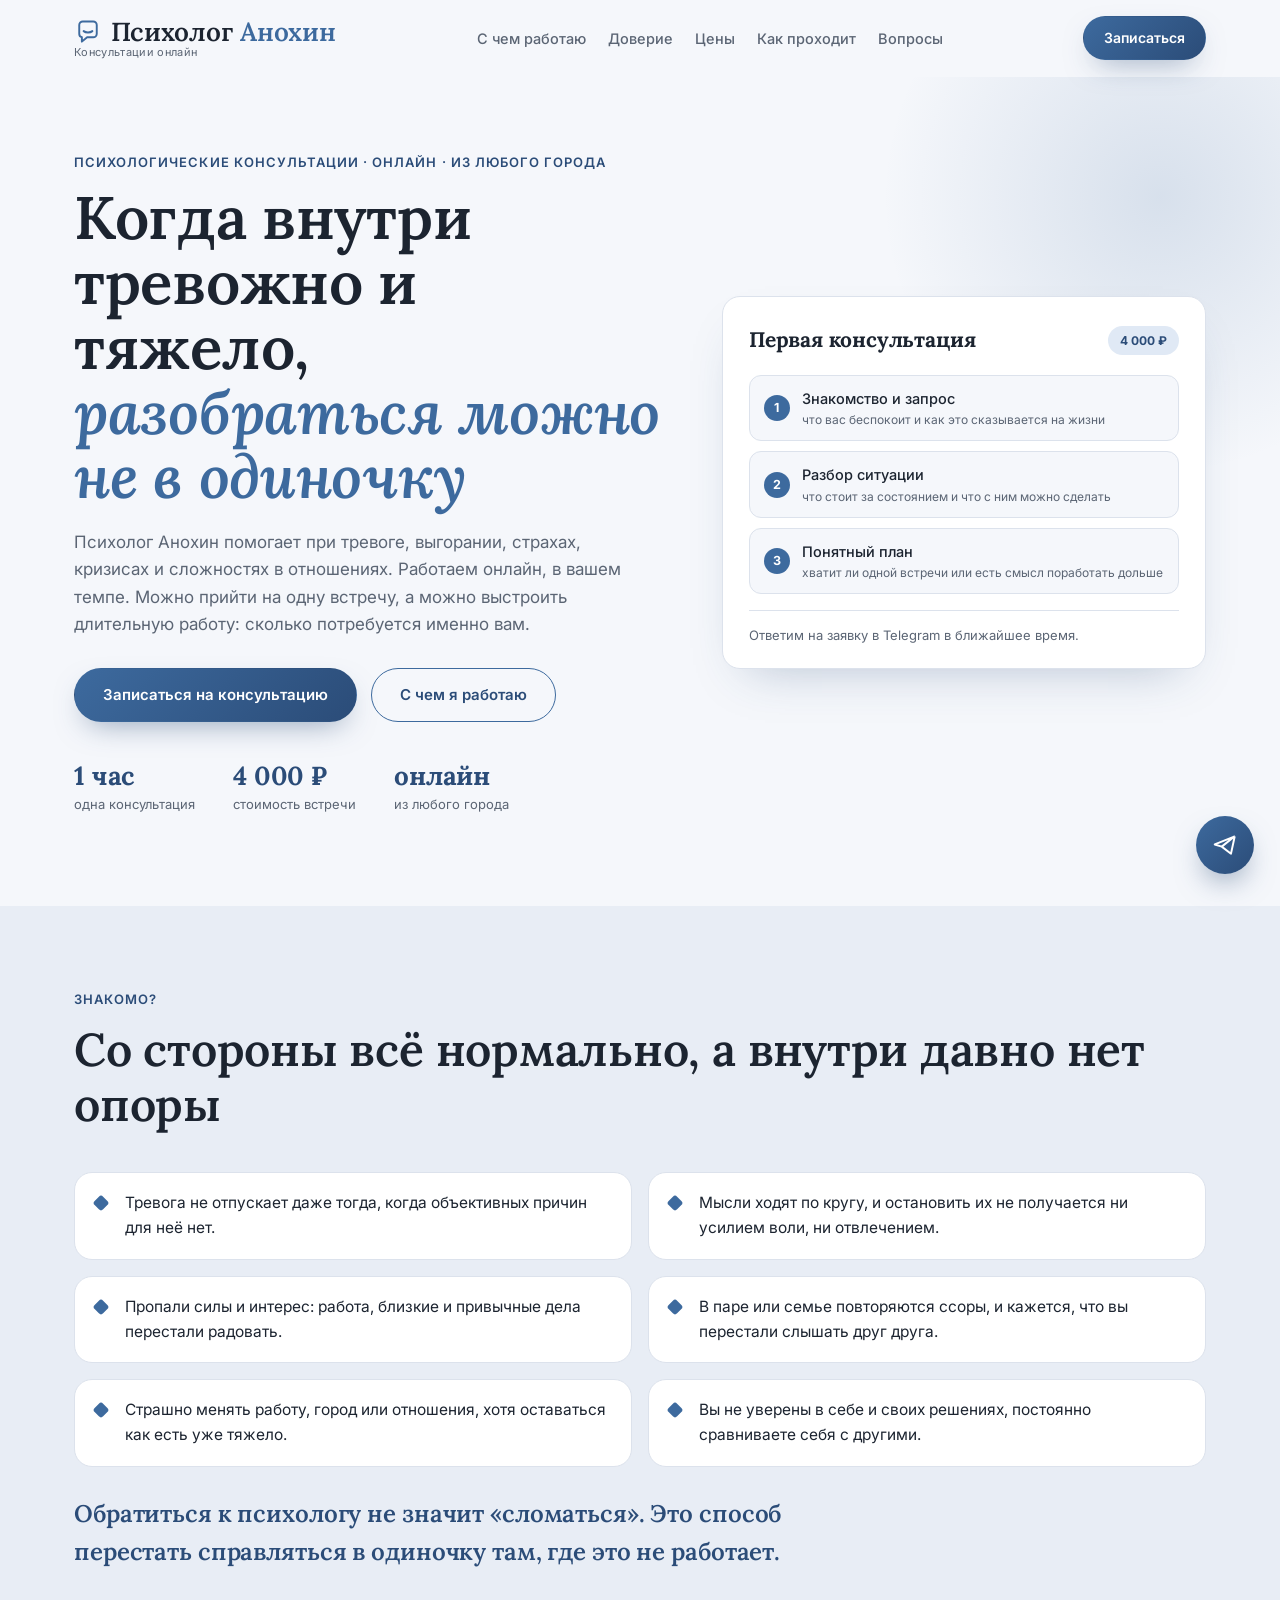
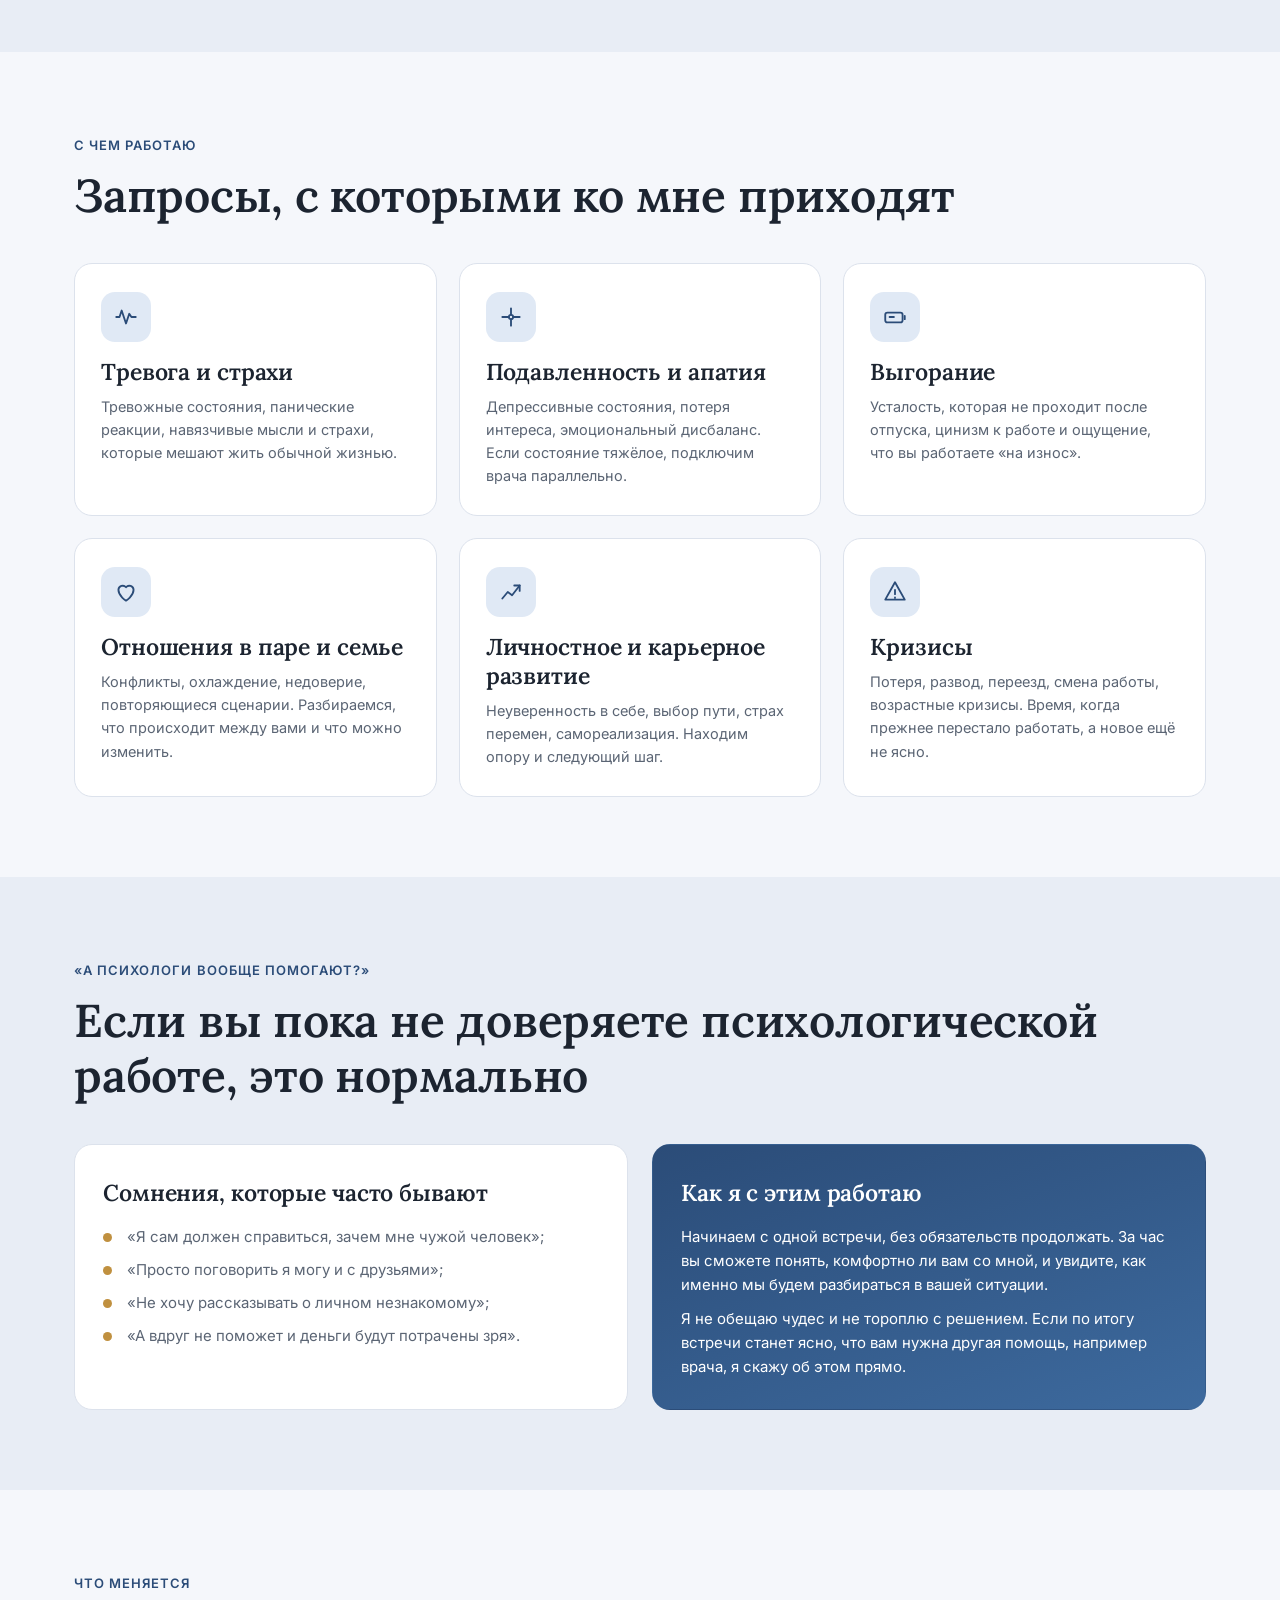
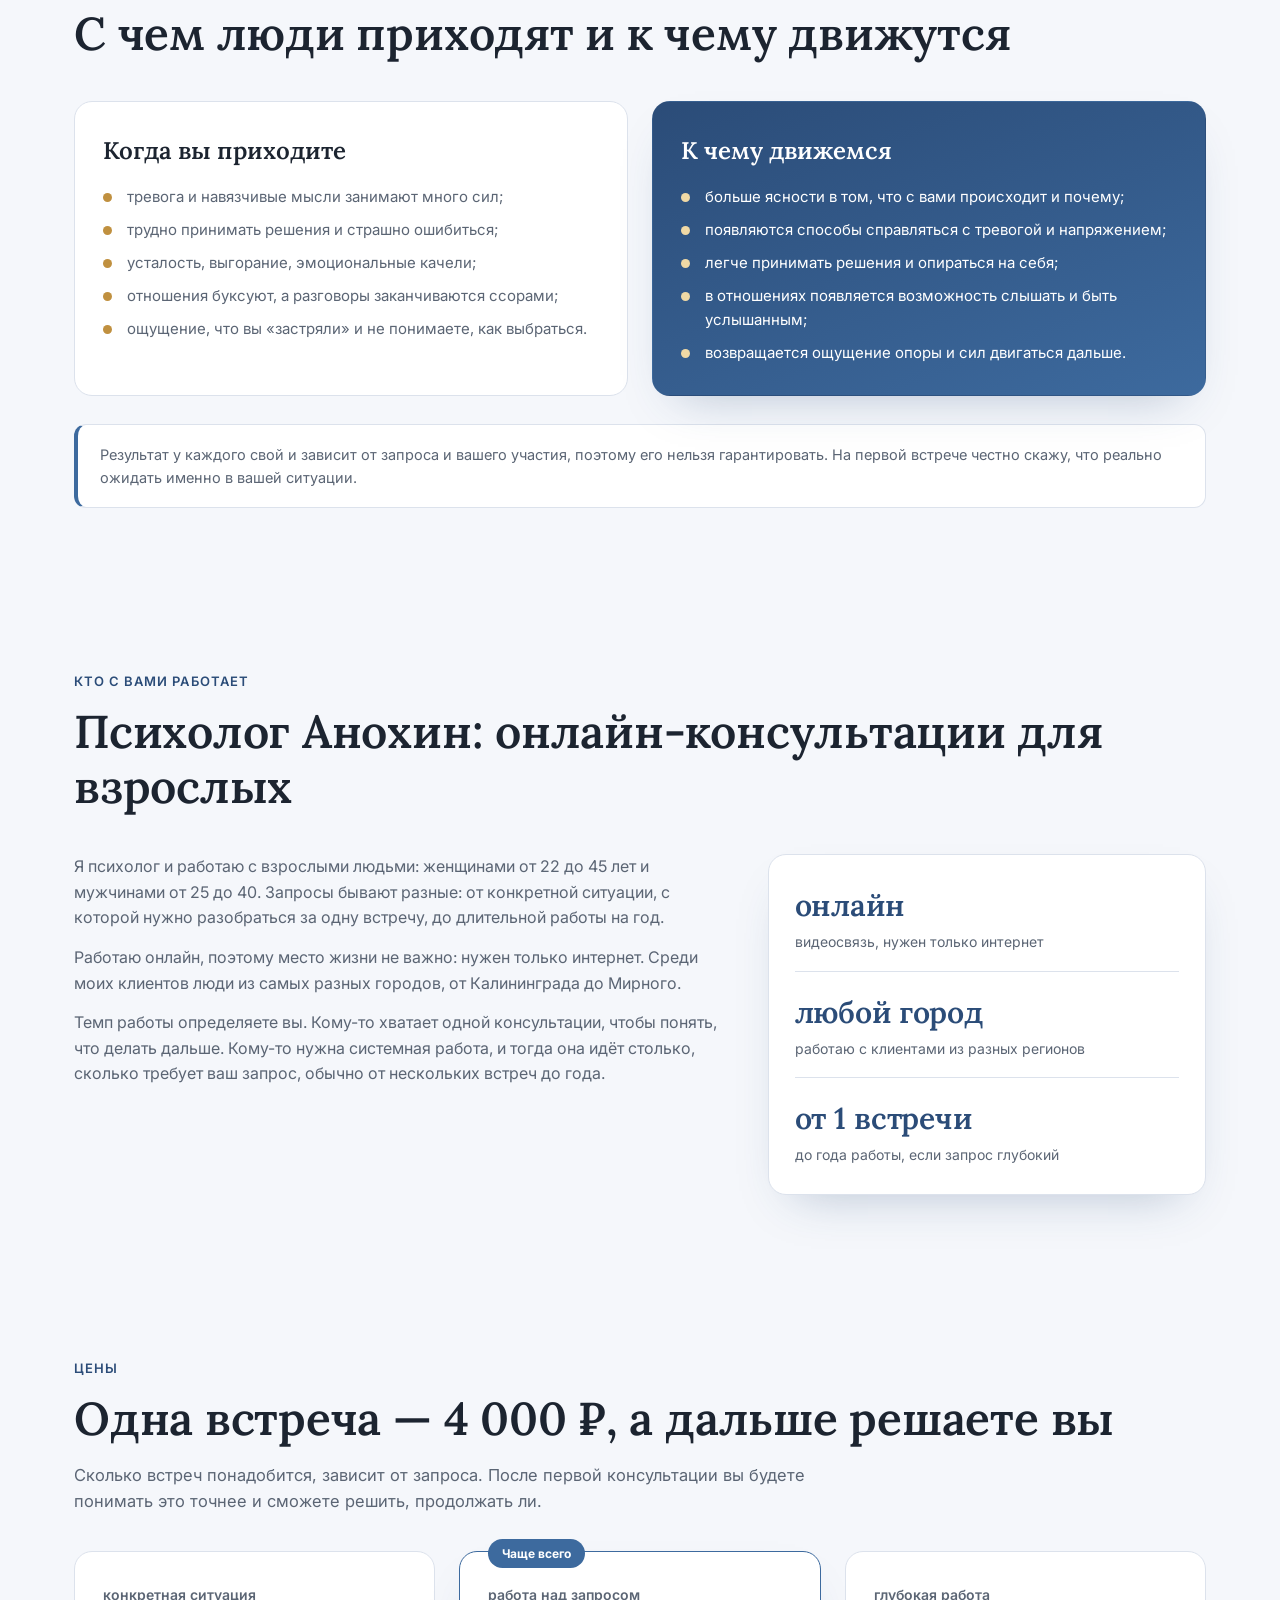
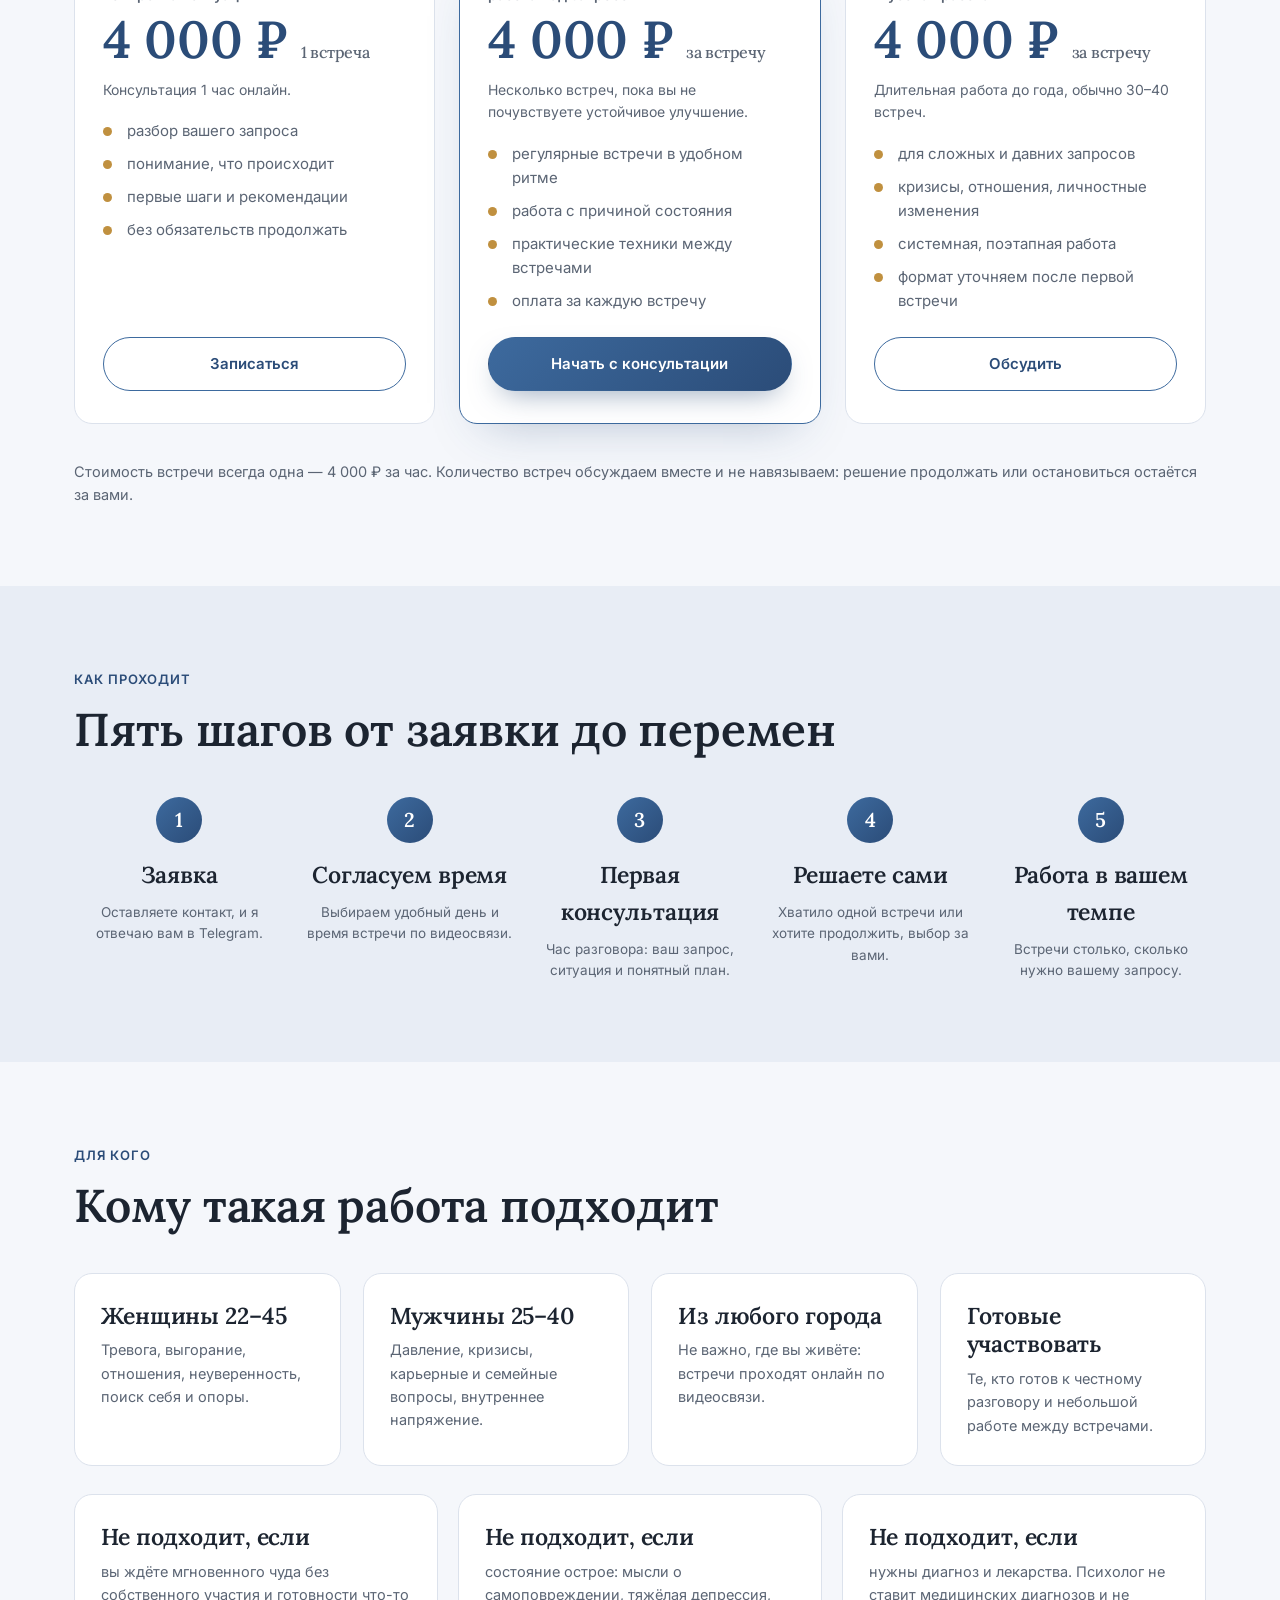
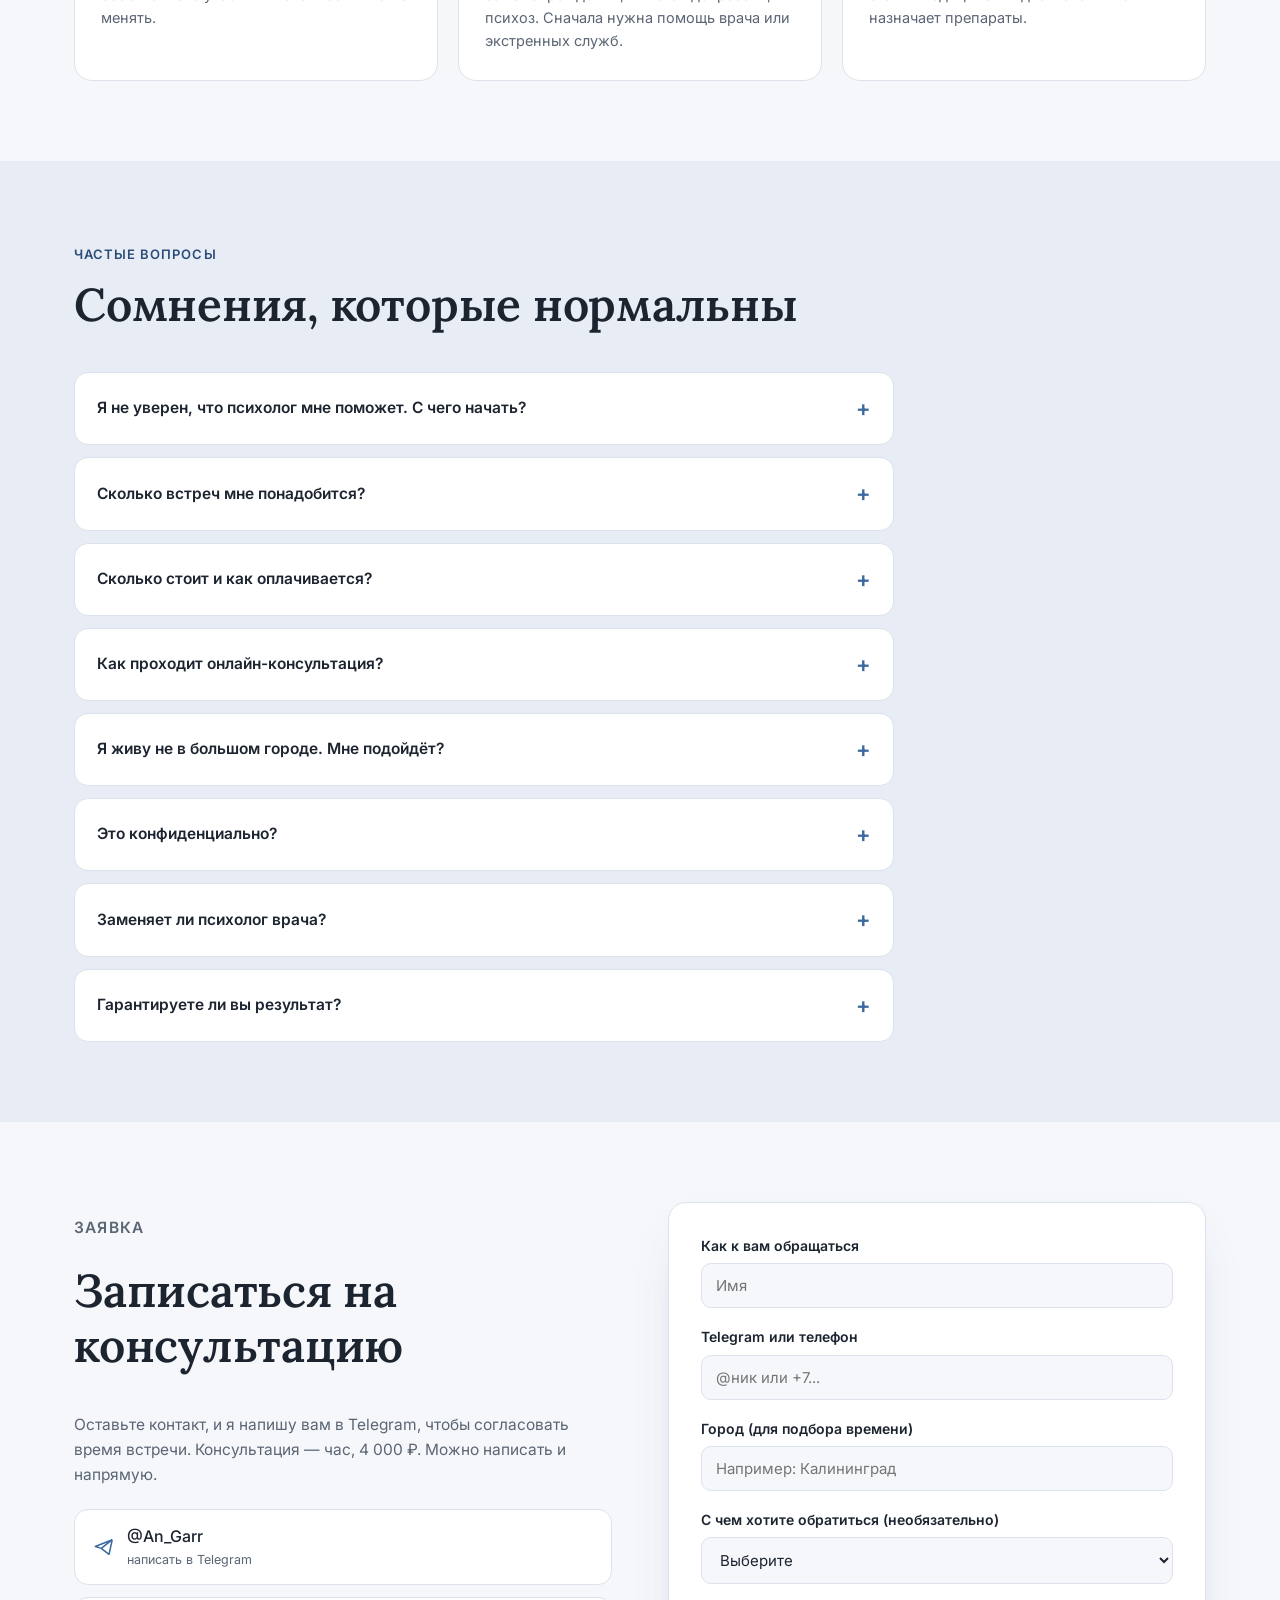
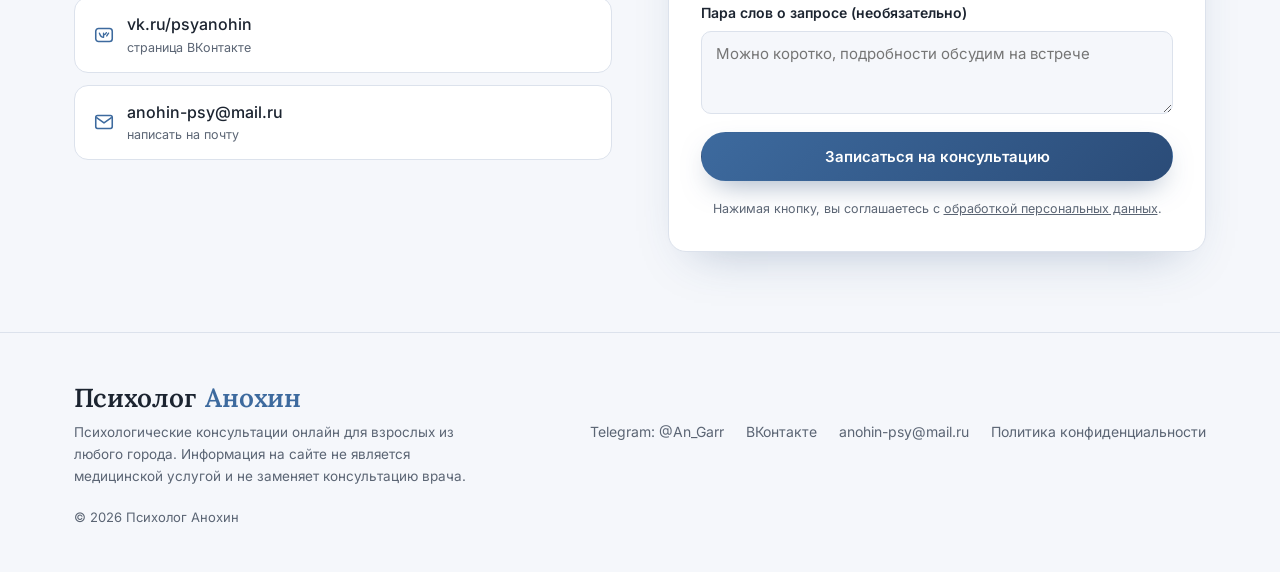
==== index.html @ 0f13cc72 "init: landing for psychologist Anohin" ====
<!DOCTYPE html>
<html lang="ru">
<head>
<meta charset="UTF-8">
<meta name="viewport" content="width=device-width, initial-scale=1.0">
<title>Психолог Анохин — онлайн-консультации при тревоге, выгорании и кризисах</title>
<meta name="description" content="Психолог Анохин: онлайн-консультации из любого города, где есть интернет. Тревога, депрессивные состояния, выгорание, кризисы, отношения в паре, страхи и навязчивые мысли. Консультация 1 час — 4 000 ₽.">
<link rel="preconnect" href="https://fonts.googleapis.com">
<link rel="preconnect" href="https://fonts.gstatic.com" crossorigin>
<link href="https://fonts.googleapis.com/css2?family=Lora:ital,wght@0,500;0,600;0,700;1,500&family=Inter:wght@400;500;600;700;800&display=swap" rel="stylesheet">
<link rel="stylesheet" href="styles.css">
<link rel="stylesheet" href="blog/blog.css">
<link rel="alternate" type="application/rss+xml" title="Блог" href="feed.xml">
</head>
<body>

<header class="header" id="header">
  <div class="container header__inner">
    <a href="#top" class="logo">
      <span class="logo__main">
        <svg class="logo__mark" width="28" height="28" viewBox="0 0 32 32" fill="none"><path d="M6 8a4 4 0 0 1 4-4h12a4 4 0 0 1 4 4v10a4 4 0 0 1-4 4h-7l-6 5v-5a4 4 0 0 1-3-4V8z" stroke="currentColor" stroke-width="2.2" stroke-linejoin="round"/><path d="M11 15c2.5 2 7.5 2 10 0" stroke="currentColor" stroke-width="2.2" stroke-linecap="round"/></svg>
        <span>Психолог <i>Анохин</i></span>
      </span>
      <span class="logo__suffix">Консультации онлайн</span>
    </a>
    <nav class="nav" id="nav">
      <a href="#topics">С чем работаю</a>
      <a href="#trust">Доверие</a>
      <a href="#pricing">Цены</a>
      <a href="#process">Как проходит</a>
      <a href="#faq">Вопросы</a>
    <!-- BLOGNAV:START --><!-- BLOGNAV:END --></nav>
    <div class="header__actions">
      <a href="#contact" class="btn btn--primary btn--sm">Записаться</a>
    </div>
    <button class="burger" id="burger" aria-label="Меню">
      <span></span><span></span><span></span>
    </button>
  </div>
</header>

<main id="top">

  <!-- HERO -->
  <section class="hero">
    <div class="container hero__inner">
      <div class="hero__content">
        <p class="eyebrow">Психологические консультации · онлайн · из любого города</p>
        <h1>Когда внутри тревожно и тяжело, <span>разобраться можно не в одиночку</span></h1>
        <p class="hero__lead">Психолог Анохин помогает при тревоге, выгорании, страхах, кризисах и сложностях в отношениях. Работаем онлайн, в вашем темпе. Можно прийти на одну встречу, а можно выстроить длительную работу: сколько потребуется именно вам.</p>
        <div class="hero__cta">
          <a href="#contact" class="btn btn--primary">Записаться на консультацию</a>
          <a href="#topics" class="btn btn--ghost">С чем я работаю</a>
        </div>
        <div class="hero__stats">
          <div class="stat"><strong>1 час</strong><span>одна консультация</span></div>
          <div class="stat"><strong>4 000 ₽</strong><span>стоимость встречи</span></div>
          <div class="stat"><strong>онлайн</strong><span>из любого города</span></div>
        </div>
      </div>
      <div class="hero__card">
        <div class="hero__card-top">
          <span class="hero__card-title">Первая консультация</span>
          <span class="hero__card-badge">4 000 ₽</span>
        </div>
        <ol class="pipeline">
          <li><span class="pipeline__n">1</span><span>Знакомство и запрос<small>что вас беспокоит и как это сказывается на жизни</small></span></li>
          <li><span class="pipeline__n">2</span><span>Разбор ситуации<small>что стоит за состоянием и что с ним можно сделать</small></span></li>
          <li><span class="pipeline__n">3</span><span>Понятный план<small>хватит ли одной встречи или есть смысл поработать дольше</small></span></li>
        </ol>
        <p class="hero__card-foot">Ответим на заявку в Telegram в ближайшее время.</p>
      </div>
    </div>
  </section>

  <!-- УЗНАЁТЕ СЕБЯ -->
  <section class="recognize" id="recognize">
    <div class="container">
      <p class="section-eyebrow">Знакомо?</p>
      <h2 class="section-title">Со стороны всё нормально, а внутри давно нет опоры</h2>
      <ul class="recognize__list">
        <li>Тревога не отпускает даже тогда, когда объективных причин для неё нет.</li>
        <li>Мысли ходят по кругу, и остановить их не получается ни усилием воли, ни отвлечением.</li>
        <li>Пропали силы и интерес: работа, близкие и привычные дела перестали радовать.</li>
        <li>В паре или семье повторяются ссоры, и кажется, что вы перестали слышать друг друга.</li>
        <li>Страшно менять работу, город или отношения, хотя оставаться как есть уже тяжело.</li>
        <li>Вы не уверены в себе и своих решениях, постоянно сравниваете себя с другими.</li>
      </ul>
      <p class="recognize__care">Обратиться к психологу не значит «сломаться». Это способ перестать справляться в одиночку там, где это не работает.</p>
    </div>
  </section>

  <!-- С ЧЕМ РАБОТАЮ -->
  <section class="services" id="topics">
    <div class="container">
      <p class="section-eyebrow">С чем работаю</p>
      <h2 class="section-title">Запросы, с которыми ко мне приходят</h2>
      <div class="audience">
        <div class="audience__card">
          <div class="audience__icon"><svg width="26" height="26" viewBox="0 0 24 24" fill="none"><path d="M3 12h3l2-6 4 12 3-9 2 3h4" stroke="currentColor" stroke-width="1.7" stroke-linecap="round" stroke-linejoin="round"/></svg></div>
          <h3>Тревога и страхи</h3>
          <p>Тревожные состояния, панические реакции, навязчивые мысли и страхи, которые мешают жить обычной жизнью.</p>
        </div>
        <div class="audience__card">
          <div class="audience__icon"><svg width="26" height="26" viewBox="0 0 24 24" fill="none"><path d="M12 4v6M12 14v6M4 12h6M14 12h6" stroke="currentColor" stroke-width="1.7" stroke-linecap="round"/><circle cx="12" cy="12" r="2" stroke="currentColor" stroke-width="1.7"/></svg></div>
          <h3>Подавленность и апатия</h3>
          <p>Депрессивные состояния, потеря интереса, эмоциональный дисбаланс. Если состояние тяжёлое, подключим врача параллельно.</p>
        </div>
        <div class="audience__card">
          <div class="audience__icon"><svg width="26" height="26" viewBox="0 0 24 24" fill="none"><rect x="3" y="8" width="16" height="9" rx="2" stroke="currentColor" stroke-width="1.7"/><path d="M21 11v3M7 12h4" stroke="currentColor" stroke-width="1.7" stroke-linecap="round"/></svg></div>
          <h3>Выгорание</h3>
          <p>Усталость, которая не проходит после отпуска, цинизм к работе и ощущение, что вы работаете «на износ».</p>
        </div>
        <div class="audience__card">
          <div class="audience__icon"><svg width="26" height="26" viewBox="0 0 24 24" fill="none"><path d="M12 20s-7-4.4-7-10a4 4 0 0 1 7-2.4A4 4 0 0 1 19 10c0 5.6-7 10-7 10z" stroke="currentColor" stroke-width="1.7" stroke-linejoin="round"/></svg></div>
          <h3>Отношения в паре и семье</h3>
          <p>Конфликты, охлаждение, недоверие, повторяющиеся сценарии. Разбираемся, что происходит между вами и что можно изменить.</p>
        </div>
        <div class="audience__card">
          <div class="audience__icon"><svg width="26" height="26" viewBox="0 0 24 24" fill="none"><path d="M4 18l5-6 4 3 7-9" stroke="currentColor" stroke-width="1.7" stroke-linecap="round" stroke-linejoin="round"/><path d="M15 6h5v5" stroke="currentColor" stroke-width="1.7" stroke-linecap="round" stroke-linejoin="round"/></svg></div>
          <h3>Личностное и карьерное развитие</h3>
          <p>Неуверенность в себе, выбор пути, страх перемен, самореализация. Находим опору и следующий шаг.</p>
        </div>
        <div class="audience__card">
          <div class="audience__icon"><svg width="26" height="26" viewBox="0 0 24 24" fill="none"><path d="M12 3l9 16H3L12 3z" stroke="currentColor" stroke-width="1.7" stroke-linejoin="round"/><path d="M12 10v4M12 17v.5" stroke="currentColor" stroke-width="1.7" stroke-linecap="round"/></svg></div>
          <h3>Кризисы</h3>
          <p>Потеря, развод, переезд, смена работы, возрастные кризисы. Время, когда прежнее перестало работать, а новое ещё не ясно.</p>
        </div>
      </div>
    </div>
  </section>

  <!-- ДОВЕРИЕ / ВОЗРАЖЕНИЕ -->
  <section class="method" id="trust">
    <div class="container">
      <p class="section-eyebrow">«А психологи вообще помогают?»</p>
      <h2 class="section-title">Если вы пока не доверяете психологической работе, это нормально</h2>
      <div class="method__grid">
        <div class="method__box">
          <h3>Сомнения, которые часто бывают</h3>
          <ul class="checklist">
            <li>«Я сам должен справиться, зачем мне чужой человек»;</li>
            <li>«Просто поговорить я могу и с друзьями»;</li>
            <li>«Не хочу рассказывать о личном незнакомому»;</li>
            <li>«А вдруг не поможет и деньги будут потрачены зря».</li>
          </ul>
        </div>
        <div class="method__box method__box--accent">
          <h3>Как я с этим работаю</h3>
          <p>Начинаем с одной встречи, без обязательств продолжать. За час вы сможете понять, комфортно ли вам со мной, и увидите, как именно мы будем разбираться в вашей ситуации.</p>
          <p>Я не обещаю чудес и не тороплю с решением. Если по итогу встречи станет ясно, что вам нужна другая помощь, например врача, я скажу об этом прямо.</p>
        </div>
      </div>
    </div>
  </section>

  <!-- ЧТО МЕНЯЕТСЯ -->
  <section class="services" id="result">
    <div class="container">
      <p class="section-eyebrow">Что меняется</p>
      <h2 class="section-title">С чем люди приходят и к чему движутся</h2>
      <div class="ba">
        <div class="ba__col">
          <h3>Когда вы приходите</h3>
          <ul class="checklist">
            <li>тревога и навязчивые мысли занимают много сил;</li>
            <li>трудно принимать решения и страшно ошибиться;</li>
            <li>усталость, выгорание, эмоциональные качели;</li>
            <li>отношения буксуют, а разговоры заканчиваются ссорами;</li>
            <li>ощущение, что вы «застряли» и не понимаете, как выбраться.</li>
          </ul>
        </div>
        <div class="ba__col ba__col--after">
          <h3>К чему движемся</h3>
          <ul class="checklist">
            <li>больше ясности в том, что с вами происходит и почему;</li>
            <li>появляются способы справляться с тревогой и напряжением;</li>
            <li>легче принимать решения и опираться на себя;</li>
            <li>в отношениях появляется возможность слышать и быть услышанным;</li>
            <li>возвращается ощущение опоры и сил двигаться дальше.</li>
          </ul>
        </div>
      </div>
      <p class="notice">Результат у каждого свой и зависит от запроса и вашего участия, поэтому его нельзя гарантировать. На первой встрече честно скажу, что реально ожидать именно в вашей ситуации.</p>
    </div>
  </section>

  <!-- О РАБОТЕ -->
  <section class="who" id="about">
    <div class="container">
      <p class="section-eyebrow">Кто с вами работает</p>
      <h2 class="section-title">Психолог Анохин: онлайн-консультации для взрослых</h2>
      <div class="about__grid">
        <div class="about__text">
          <p>Я психолог и работаю с взрослыми людьми: женщинами от 22 до 45 лет и мужчинами от 25 до 40. Запросы бывают разные: от конкретной ситуации, с которой нужно разобраться за одну встречу, до длительной работы на год.</p>
          <p>Работаю онлайн, поэтому место жизни не важно: нужен только интернет. Среди моих клиентов люди из самых разных городов, от Калининграда до Мирного.</p>
          <p>Темп работы определяете вы. Кому-то хватает одной консультации, чтобы понять, что делать дальше. Кому-то нужна системная работа, и тогда она идёт столько, сколько требует ваш запрос, обычно от нескольких встреч до года.</p>
        </div>
        <div class="about__facts">
          <div class="about__fact"><strong>онлайн</strong><span>видеосвязь, нужен только интернет</span></div>
          <div class="about__fact"><strong>любой город</strong><span>работаю с клиентами из разных регионов</span></div>
          <div class="about__fact"><strong>от 1 встречи</strong><span>до года работы, если запрос глубокий</span></div>
        </div>
      </div>
    </div>
  </section>

  <!-- ЦЕНЫ -->
  <section class="pricing" id="pricing">
    <div class="container">
      <p class="section-eyebrow">Цены</p>
      <h2 class="section-title">Одна встреча — 4 000 ₽, а дальше решаете вы</h2>
      <p class="section-lead">Сколько встреч понадобится, зависит от запроса. После первой консультации вы будете понимать это точнее и сможете решить, продолжать ли.</p>
      <div class="price-grid">
        <div class="price-card">
          <p class="price-card__from">конкретная ситуация</p>
          <div class="price-card__num">4 000 ₽ <small>1 встреча</small></div>
          <p class="price-card__desc">Консультация 1 час онлайн.</p>
          <ul class="checklist">
            <li>разбор вашего запроса</li>
            <li>понимание, что происходит</li>
            <li>первые шаги и рекомендации</li>
            <li>без обязательств продолжать</li>
          </ul>
          <a href="#contact" class="btn btn--ghost btn--block">Записаться</a>
        </div>
        <div class="price-card price-card--hot">
          <span class="price-card__badge">Чаще всего</span>
          <p class="price-card__from">работа над запросом</p>
          <div class="price-card__num">4 000 ₽ <small>за встречу</small></div>
          <p class="price-card__desc">Несколько встреч, пока вы не почувствуете устойчивое улучшение.</p>
          <ul class="checklist">
            <li>регулярные встречи в удобном ритме</li>
            <li>работа с причиной состояния</li>
            <li>практические техники между встречами</li>
            <li>оплата за каждую встречу</li>
          </ul>
          <a href="#contact" class="btn btn--primary btn--block">Начать с консультации</a>
        </div>
        <div class="price-card">
          <p class="price-card__from">глубокая работа</p>
          <div class="price-card__num">4 000 ₽ <small>за встречу</small></div>
          <p class="price-card__desc">Длительная работа до года, обычно 30–40 встреч.</p>
          <ul class="checklist">
            <li>для сложных и давних запросов</li>
            <li>кризисы, отношения, личностные изменения</li>
            <li>системная, поэтапная работа</li>
            <li>формат уточняем после первой встречи</li>
          </ul>
          <a href="#contact" class="btn btn--ghost btn--block">Обсудить</a>
        </div>
      </div>
      <p class="price__note">Стоимость встречи всегда одна — 4 000 ₽ за час. Количество встреч обсуждаем вместе и не навязываем: решение продолжать или остановиться остаётся за вами.</p>
    </div>
  </section>

  <!-- ПРОЦЕСС -->
  <section class="process" id="process">
    <div class="container">
      <p class="section-eyebrow">Как проходит</p>
      <h2 class="section-title">Пять шагов от заявки до перемен</h2>
      <div class="steps">
        <div class="step"><div class="step__num">1</div><h3>Заявка</h3><p>Оставляете контакт, и я отвечаю вам в Telegram.</p></div>
        <div class="step"><div class="step__num">2</div><h3>Согласуем время</h3><p>Выбираем удобный день и время встречи по видеосвязи.</p></div>
        <div class="step"><div class="step__num">3</div><h3>Первая консультация</h3><p>Час разговора: ваш запрос, ситуация и понятный план.</p></div>
        <div class="step"><div class="step__num">4</div><h3>Решаете сами</h3><p>Хватило одной встречи или хотите продолжить, выбор за вами.</p></div>
        <div class="step"><div class="step__num">5</div><h3>Работа в вашем темпе</h3><p>Встречи столько, сколько нужно вашему запросу.</p></div>
      </div>
    </div>
  </section>

  <!-- ДЛЯ КОГО -->
  <section class="who" id="who">
    <div class="container">
      <p class="section-eyebrow">Для кого</p>
      <h2 class="section-title">Кому такая работа подходит</h2>
      <div class="audience audience--4">
        <div class="audience__card">
          <h3>Женщины 22–45</h3>
          <p>Тревога, выгорание, отношения, неуверенность, поиск себя и опоры.</p>
        </div>
        <div class="audience__card">
          <h3>Мужчины 25–40</h3>
          <p>Давление, кризисы, карьерные и семейные вопросы, внутреннее напряжение.</p>
        </div>
        <div class="audience__card">
          <h3>Из любого города</h3>
          <p>Не важно, где вы живёте: встречи проходят онлайн по видеосвязи.</p>
        </div>
        <div class="audience__card">
          <h3>Готовые участвовать</h3>
          <p>Те, кто готов к честному разговору и небольшой работе между встречами.</p>
        </div>
      </div>
      <div class="notfit">
        <div class="audience__card"><h3>Не подходит, если</h3><p>вы ждёте мгновенного чуда без собственного участия и готовности что-то менять.</p></div>
        <div class="audience__card"><h3>Не подходит, если</h3><p>состояние острое: мысли о самоповреждении, тяжёлая депрессия, психоз. Сначала нужна помощь врача или экстренных служб.</p></div>
        <div class="audience__card"><h3>Не подходит, если</h3><p>нужны диагноз и лекарства. Психолог не ставит медицинских диагнозов и не назначает препараты.</p></div>
      </div>
    </div>
  </section>

  <!-- FAQ -->
  <section class="faq" id="faq">
    <div class="container">
      <p class="section-eyebrow">Частые вопросы</p>
      <h2 class="section-title">Сомнения, которые нормальны</h2>
      <div class="faq__list">
        <details class="faq__item">
          <summary>Я не уверен, что психолог мне поможет. С чего начать?</summary>
          <p>Начните с одной встречи. Это час, на котором вы расскажете о своей ситуации, увидите, как проходит работа, и поймёте, комфортно ли вам. Продолжать после неё вы не обязаны, и никто не будет на вас давить.</p>
        </details>
        <details class="faq__item">
          <summary>Сколько встреч мне понадобится?</summary>
          <p>Это зависит от запроса. Иногда хватает одной консультации, чтобы разобраться в ситуации. Над более глубокими темами работают дольше: от нескольких встреч до года, это примерно 30–40 сессий. Точнее скажу после первой встречи.</p>
        </details>
        <details class="faq__item">
          <summary>Сколько стоит и как оплачивается?</summary>
          <p>Одна консультация длится час и стоит 4 000 ₽. Дальше вы платите за каждую встречу отдельно, количество встреч мы обсуждаем вместе. Способ оплаты и реквизиты я пришлю после согласования времени.</p>
        </details>
        <details class="faq__item">
          <summary>Как проходит онлайн-консультация?</summary>
          <p>Встреча проходит по видеосвязи. Нужны компьютер или телефон, стабильный интернет, наушники и тихое место, где вас никто не потревожит около часа. Точную платформу и ссылку я пришлю заранее.</p>
        </details>
        <details class="faq__item">
          <summary>Я живу не в большом городе. Мне подойдёт?</summary>
          <p>Да. Онлайн-формат одинаково работает из любого города, где есть интернет. Я работал с клиентами из разных регионов, от Калининграда до Мирного. Время встречи подбираем под ваш часовой пояс.</p>
        </details>
        <details class="faq__item">
          <summary>Это конфиденциально?</summary>
          <p>Да. Всё, о чём вы говорите на встречах, остаётся между нами. Заявка с сайта приходит напрямую в Telegram и не передаётся третьим лицам.</p>
        </details>
        <details class="faq__item">
          <summary>Заменяет ли психолог врача?</summary>
          <p>Нет. Психолог не ставит диагнозов и не назначает лекарства. Если у вас тяжёлая депрессия, мысли о самоповреждении или другие острые состояния, нужна помощь врача. Работа с психологом при этом может идти параллельно, если врач не против.</p>
        </details>
        <details class="faq__item">
          <summary>Гарантируете ли вы результат?</summary>
          <p>Нет, и честно об этом говорю: результат зависит от запроса и вашего участия. Гарантирую внимательную работу, уважение к вашему темпу и прямоту. После первой встречи вы получите понятную картину, чего реально ждать.</p>
        </details>
      </div>
    </div>
  </section>

  <!-- ФОРМА -->
  <section class="form-section" id="contact">
    <div class="container form-section__inner">
      <div class="form-section__text">
        <p class="section-eyebrow">Заявка</p>
        <h2 class="section-title">Записаться на консультацию</h2>
        <p>Оставьте контакт, и я напишу вам в Telegram, чтобы согласовать время встречи. Консультация — час, 4 000 ₽. Можно написать и напрямую.</p>
        <div class="form-section__contacts">
          <a href="https://t.me/An_Garr" target="_blank" rel="noopener" class="contact-card">
            <svg width="22" height="22" viewBox="0 0 24 24" fill="none"><path d="M21 4L2.5 11.5L9 13.5M21 4L17.5 20L9 13.5M21 4L9 13.5" stroke="currentColor" stroke-width="1.7" stroke-linejoin="round"/></svg>
            <span>@An_Garr<small>написать в Telegram</small></span>
          </a>
          <a href="https://vk.ru/psyanohin" target="_blank" rel="noopener" class="contact-card">
            <svg width="22" height="22" viewBox="0 0 24 24" fill="none"><rect x="3" y="5" width="18" height="14" rx="3" stroke="currentColor" stroke-width="1.7"/><path d="M7 10c1 3 3 4.5 4.5 4.5V10M11.5 10v2M11.5 12c1.5-.3 2.5-1.3 3-2.5M17 10l-2 3" stroke="currentColor" stroke-width="1.5" stroke-linecap="round" stroke-linejoin="round"/></svg>
            <span>vk.ru/psyanohin<small>страница ВКонтакте</small></span>
          </a>
          <a href="mailto:anohin-psy@mail.ru" class="contact-card">
            <svg width="22" height="22" viewBox="0 0 24 24" fill="none"><rect x="3" y="5" width="18" height="14" rx="2" stroke="currentColor" stroke-width="1.7"/><path d="M3.5 7l8.5 6 8.5-6" stroke="currentColor" stroke-width="1.7" stroke-linejoin="round"/></svg>
            <span>anohin-psy@mail.ru<small>написать на почту</small></span>
          </a>
        </div>
      </div>
      <form class="form" id="leadForm">
        <input type="text" name="_gotcha" style="display:none" tabindex="-1" autocomplete="off">
        <label>
          <span>Как к вам обращаться</span>
          <input type="text" name="name" placeholder="Имя" required>
        </label>
        <label>
          <span>Telegram или телефон</span>
          <input type="text" name="contact" placeholder="@ник или +7..." required>
        </label>
        <label>
          <span>Город (для подбора времени)</span>
          <input type="text" name="place" placeholder="Например: Калининград">
        </label>
        <label>
          <span>С чем хотите обратиться (необязательно)</span>
          <select name="topic">
            <option value="">Выберите</option>
            <option>Тревога, страхи, навязчивые мысли</option>
            <option>Подавленность, апатия</option>
            <option>Выгорание</option>
            <option>Отношения в паре или семье</option>
            <option>Кризис, жизненные перемены</option>
            <option>Неуверенность, самореализация</option>
            <option>Другое</option>
          </select>
        </label>
        <label>
          <span>Пара слов о запросе (необязательно)</span>
          <textarea name="comment" rows="3" placeholder="Можно коротко, подробности обсудим на встрече"></textarea>
        </label>
        <button type="submit" class="btn btn--primary btn--block">Записаться на консультацию</button>
        <p class="form__hint">Нажимая кнопку, вы соглашаетесь с <a href="privacy.html" target="_blank">обработкой персональных данных</a>.</p>
      </form>
    </div>
  </section>

<!-- BLOG:START --><!-- BLOG:END -->
</main>

<a href="https://t.me/An_Garr" target="_blank" rel="noopener" class="fab" aria-label="Написать в Telegram">
  <svg width="26" height="26" viewBox="0 0 24 24" fill="none"><path d="M21 4L2.5 11.5L9 13.5M21 4L17.5 20L9 13.5M21 4L9 13.5" stroke="currentColor" stroke-width="1.8" stroke-linejoin="round"/></svg>
</a>

<footer class="footer">
  <div class="container footer__inner">
    <div class="footer__brand">
      <span class="logo__main">Психолог <i>Анохин</i></span>
      <p>Психологические консультации онлайн для взрослых из любого города. Информация на сайте не является медицинской услугой и не заменяет консультацию врача.</p>
    </div>
    <div class="footer__links">
      <a href="https://t.me/An_Garr" target="_blank" rel="noopener">Telegram: @An_Garr</a>
      <a href="https://vk.ru/psyanohin" target="_blank" rel="noopener">ВКонтакте</a>
      <a href="mailto:anohin-psy@mail.ru">anohin-psy@mail.ru</a>
      <a href="privacy.html">Политика конфиденциальности</a>
    </div>
    <div class="footer__copy">
      <span>© <span id="year"></span> Психолог Анохин</span>
    </div>
  </div>
</footer>

<script src="script.js"></script>
</body>
</html>
---- styles.css ----
:root {
  --bg: #f5f7fb;
  --bg-alt: #e8edf5;
  --surface: #ffffff;
  --ink: #1c2430;
  --ink-soft: #5b6574;
  --accent: #3d6a9e;
  --accent-dark: #2b4c78;
  --accent-soft: #e0e9f5;
  --ok: #c0903f;
  --border: #dce2ec;
  --shadow: 0 22px 48px -26px rgba(43, 76, 120, 0.35);
  --radius: 18px;
  --font-head: 'Lora', Georgia, serif;
  --font-body: 'Inter', sans-serif;
}

* { box-sizing: border-box; margin: 0; padding: 0; }
html { scroll-behavior: smooth; }
body {
  font-family: var(--font-body);
  background: var(--bg);
  color: var(--ink);
  line-height: 1.6;
  -webkit-font-smoothing: antialiased;
}
img { max-width: 100%; display: block; }
a { color: inherit; text-decoration: none; }
ul { list-style: none; }
strong { font-weight: 700; }

.container { max-width: 1180px; margin: 0 auto; padding: 0 24px; }

.section-eyebrow, .eyebrow {
  display: inline-block;
  font-size: 13px;
  font-weight: 600;
  letter-spacing: 0.08em;
  text-transform: uppercase;
  color: var(--accent-dark);
  margin-bottom: 12px;
}
.section-title {
  font-family: var(--font-head);
  font-size: clamp(28px, 3.4vw, 40px);
  font-weight: 700;
  line-height: 1.2;
  margin-bottom: 40px;
  color: var(--ink);
}
.section-lead { color: var(--ink-soft); max-width: 740px; margin: -24px 0 36px; font-size: 16.5px; }

.btn {
  display: inline-flex;
  align-items: center;
  justify-content: center;
  gap: 8px;
  padding: 14px 28px;
  border-radius: 999px;
  font-weight: 600;
  font-size: 15px;
  border: 1.5px solid transparent;
  cursor: pointer;
  font-family: var(--font-body);
  transition: transform 0.2s ease, box-shadow 0.2s ease, background 0.2s ease;
  white-space: normal;
  text-align: center;
}
.btn--primary {
  background: linear-gradient(135deg, var(--accent), var(--accent-dark));
  color: #fff;
  box-shadow: 0 12px 30px -12px rgba(43, 76, 120, 0.55);
}
.btn--primary:hover { transform: translateY(-2px); box-shadow: 0 16px 36px -12px rgba(43, 76, 120, 0.6); }
.btn--ghost { background: transparent; border-color: var(--accent); color: var(--accent-dark); }
.btn--ghost:hover { background: rgba(61, 106, 158, 0.08); }
.btn--sm { padding: 10px 20px; font-size: 14px; }
.btn--block { width: 100%; }

/* HEADER */
.header {
  position: sticky;
  top: 0;
  z-index: 100;
  background: rgba(245, 247, 251, 0.92);
  backdrop-filter: blur(10px);
  border-bottom: 1px solid transparent;
  transition: border-color 0.2s ease, box-shadow 0.2s ease;
}
.header.scrolled { border-color: var(--border); box-shadow: 0 8px 24px -20px rgba(30, 55, 90, 0.35); }
.header__inner {
  display: flex;
  align-items: center;
  justify-content: space-between;
  gap: 24px;
  min-width: 0;
  padding: 16px 24px;
}
.logo { display: flex; flex-direction: column; align-items: flex-start; line-height: 1.1; flex-shrink: 0; }
.logo__main { font-family: var(--font-head); font-weight: 700; font-size: 22px; color: var(--ink); }
.logo__main i { font-style: normal; color: var(--accent); }
.logo__suffix { font-size: 11px; color: var(--ink-soft); letter-spacing: 0.03em; }

.nav { display: flex; gap: 22px; flex-wrap: wrap; }
.nav a { font-size: 14.5px; font-weight: 500; color: var(--ink-soft); white-space: nowrap; transition: color 0.2s ease; }
.nav a:hover { color: var(--accent-dark); }
.header__actions { display: flex; align-items: center; gap: 14px; flex-shrink: 0; }

.burger { display: none; flex-direction: column; justify-content: center; gap: 5px; width: 36px; height: 36px; background: none; border: none; cursor: pointer; }
.burger span { display: block; height: 2px; width: 100%; background: var(--ink); border-radius: 2px; transition: 0.25s ease; }
.burger.is-open span:nth-child(1) { transform: translateY(7px) rotate(45deg); }
.burger.is-open span:nth-child(2) { opacity: 0; }
.burger.is-open span:nth-child(3) { transform: translateY(-7px) rotate(-45deg); }

/* HERO */
.hero { padding: 72px 0 90px; position: relative; overflow: hidden; }
.hero::before {
  content: "";
  position: absolute;
  right: -160px; top: -160px;
  width: 560px; height: 560px;
  border-radius: 50%;
  background: radial-gradient(circle, rgba(61, 106, 158, 0.16), rgba(61, 106, 158, 0) 70%);
  pointer-events: none;
}
.hero__inner {
  position: relative;
  display: grid;
  grid-template-columns: 1.1fr 0.9fr;
  gap: 56px;
  align-items: center;
}
.hero__inner > * { min-width: 0; }
.hero h1 {
  font-family: var(--font-head);
  font-size: clamp(32px, 4.4vw, 52px);
  font-weight: 700;
  line-height: 1.14;
  margin-bottom: 20px;
}
.hero h1 span { color: var(--accent); }
.hero__lead { font-size: 17px; color: var(--ink-soft); max-width: 560px; margin-bottom: 30px; }
.hero__cta { display: flex; gap: 14px; flex-wrap: wrap; margin-bottom: 40px; }
.hero__stats { display: flex; gap: 38px; flex-wrap: wrap; }
.stat strong { display: block; font-family: var(--font-head); font-size: 26px; font-weight: 700; color: var(--accent-dark); line-height: 1.1; }
.stat span { font-size: 13px; color: var(--ink-soft); }
.hero__note { font-size: 13px; color: var(--ink-soft); margin-top: 12px; }

.hero__card {
  background: var(--surface);
  border-radius: var(--radius);
  box-shadow: var(--shadow);
  border: 1px solid var(--border);
  padding: 26px 26px 22px;
}
.hero__card-top { display: flex; align-items: center; justify-content: space-between; gap: 12px; margin-bottom: 18px; }
.hero__card-title { font-family: var(--font-head); font-weight: 700; font-size: 17px; }
.hero__card-badge { background: var(--accent-soft); color: var(--accent-dark); font-size: 12px; font-weight: 700; padding: 5px 12px; border-radius: 999px; white-space: nowrap; }
.pipeline { display: flex; flex-direction: column; gap: 10px; }
.pipeline li {
  display: flex; align-items: center; gap: 12px;
  background: var(--bg);
  border: 1px solid var(--border);
  border-radius: 12px;
  padding: 11px 14px;
  font-size: 14.5px;
  font-weight: 500;
}
.pipeline__n {
  flex-shrink: 0;
  width: 26px; height: 26px;
  border-radius: 50%;
  background: var(--accent);
  color: #fff;
  font-size: 12.5px; font-weight: 700;
  display: flex; align-items: center; justify-content: center;
}
.pipeline li small { display: block; font-size: 12px; font-weight: 400; color: var(--ink-soft); }
.hero__card-foot { margin-top: 16px; font-size: 13px; color: var(--ink-soft); border-top: 1px solid var(--border); padding-top: 14px; }

/* RECOGNIZE */
.recognize { padding: 80px 0; background: var(--bg-alt); }
.recognize__list { display: grid; grid-template-columns: 1fr 1fr; gap: 16px; margin: 0 0 28px; }
.recognize__list li {
  background: var(--surface); border: 1px solid var(--border); border-radius: var(--radius);
  padding: 18px 20px 18px 50px; position: relative; font-size: 15.5px;
}
.recognize__list li::before {
  content: ""; position: absolute; left: 20px; top: 24px; width: 12px; height: 12px;
  border-radius: 3px; background: var(--accent); transform: rotate(45deg);
}
.recognize__care { font-family: var(--font-head); font-size: 20px; font-weight: 600; color: var(--accent-dark); max-width: 780px; }

/* SERVICES / CARDS */
.services { padding: 80px 0; }
.audience { display: grid; grid-template-columns: repeat(3, 1fr); gap: 22px; }
.audience--4 { grid-template-columns: repeat(4, 1fr); }
.audience__card { background: var(--surface); border-radius: var(--radius); padding: 28px 26px; border: 1px solid var(--border); }
.audience__icon {
  width: 50px; height: 50px; border-radius: 14px;
  background: var(--accent-soft); color: var(--accent-dark);
  display: flex; align-items: center; justify-content: center; margin-bottom: 16px;
}
.audience__card h3 { font-family: var(--font-head); font-size: 19px; margin-bottom: 8px; line-height: 1.25; }
.audience__card p { font-size: 14.5px; color: var(--ink-soft); }

/* METHOD */
.method { padding: 80px 0; background: var(--bg-alt); }
.method__grid { display: grid; grid-template-columns: 1fr 1fr; gap: 24px; }
.method__box { background: var(--surface); border: 1px solid var(--border); border-radius: var(--radius); padding: 30px 28px; }
.method__box h3 { font-family: var(--font-head); font-size: 20px; margin-bottom: 14px; }
.method__box p { font-size: 15px; color: var(--ink-soft); margin-bottom: 10px; }
.method__box p:last-child { margin-bottom: 0; }
.method__box--accent { background: linear-gradient(160deg, #2b4c78, #3d6a9e); border-color: transparent; }
.method__box--accent h3, .method__box--accent p, .method__box--accent li { color: #fff; }
.method__box--accent .checklist li::before { background: #fff; }
.checklist { display: flex; flex-direction: column; gap: 9px; }
.checklist li { position: relative; padding-left: 24px; font-size: 15px; color: var(--ink-soft); }
.checklist li::before { content: ""; position: absolute; left: 0; top: 8px; width: 9px; height: 9px; border-radius: 50%; background: var(--ok); }
.checklist--wide { margin-top: 12px; }

/* PRICING */
.pricing { padding: 80px 0; }
.price-grid { display: grid; grid-template-columns: repeat(3, 1fr); gap: 24px; margin-bottom: 36px; }
.price-card {
  position: relative;
  background: var(--surface); border: 1px solid var(--border); border-radius: var(--radius);
  padding: 32px 28px; display: flex; flex-direction: column;
}
.price-card--hot { border-color: var(--accent); box-shadow: var(--shadow); }
.price-card__badge {
  position: absolute; top: -13px; left: 28px;
  background: var(--accent); color: #fff; font-size: 12px; font-weight: 700;
  padding: 5px 14px; border-radius: 999px;
}
.price-card__from { font-size: 14px; font-weight: 600; color: var(--ink-soft); margin-bottom: 6px; }
.price-card__num { font-family: var(--font-head); font-size: 44px; font-weight: 700; color: var(--accent-dark); line-height: 1.05; }
.price-card__num small { font-size: 16px; font-weight: 500; color: var(--ink-soft); }
.price-card__desc { font-size: 14px; color: var(--ink-soft); margin: 12px 0 18px; }
.price-card .checklist { margin-bottom: 24px; flex-grow: 1; }
.price__table { border: 1px solid var(--border); border-radius: var(--radius); overflow: hidden; background: var(--surface); }
.price__row { display: grid; grid-template-columns: 1.1fr 1.5fr 0.9fr; gap: 16px; padding: 17px 26px; border-bottom: 1px solid var(--border); align-items: center; font-size: 15px; }
.price__row:last-child { border-bottom: none; }
.price__row--head { background: var(--bg-alt); font-size: 13px; font-weight: 700; text-transform: uppercase; letter-spacing: 0.04em; color: var(--ink-soft); }
.price__row span:first-child { font-weight: 600; }
.price__row span:last-child { font-weight: 700; color: var(--accent-dark); text-align: right; }
.price__row--head span:last-child { color: var(--ink-soft); }
.price__note { margin-top: 18px; font-size: 14.5px; color: var(--ink-soft); }

/* PROCESS */
.process { padding: 80px 0; background: var(--bg-alt); }
.steps { display: grid; grid-template-columns: repeat(5, 1fr); gap: 20px; }
.step { text-align: center; }
.step__num {
  width: 46px; height: 46px; border-radius: 50%;
  background: linear-gradient(135deg, var(--accent), var(--accent-dark)); color: #fff;
  font-family: var(--font-head); font-weight: 700; font-size: 18px;
  display: flex; align-items: center; justify-content: center; margin: 0 auto 14px;
}
.step h3 { font-family: var(--font-head); font-size: 17px; margin-bottom: 8px; }
.step p { font-size: 13.5px; color: var(--ink-soft); }

/* WHO */
.who { padding: 80px 0; }

/* FAQ */
.faq { padding: 80px 0; background: var(--bg-alt); }
.faq__list { max-width: 820px; display: flex; flex-direction: column; gap: 12px; }
.faq__item { background: var(--surface); border: 1px solid var(--border); border-radius: 14px; padding: 18px 22px; }
.faq__item summary {
  cursor: pointer; font-weight: 600; font-size: 15.5px; list-style: none;
  display: flex; justify-content: space-between; align-items: center; gap: 16px;
}
.faq__item summary::-webkit-details-marker { display: none; }
.faq__item summary::after { content: "+"; font-size: 22px; color: var(--accent); margin-left: 12px; flex-shrink: 0; }
.faq__item[open] summary::after { content: "−"; }
.faq__item p { margin-top: 12px; font-size: 14.5px; color: var(--ink-soft); }

/* FORM */
.form-section { padding: 80px 0; }
.form-section__inner { display: grid; grid-template-columns: 1fr 1fr; gap: 56px; align-items: start; }
.form-section__inner > * { min-width: 0; }
.form-section__text p { font-size: 15.5px; color: var(--ink-soft); margin: 14px 0 22px; }
.form-section__contacts { display: flex; flex-direction: column; gap: 12px; }
.contact-card {
  display: flex; align-items: center; gap: 12px;
  background: var(--surface); border: 1px solid var(--border); border-radius: 14px;
  padding: 14px 18px; font-weight: 500; transition: border-color 0.2s ease;
}
.contact-card svg { color: var(--accent); flex-shrink: 0; }
.contact-card:hover { border-color: var(--accent); }
.contact-card small { display: block; font-size: 12.5px; font-weight: 400; color: var(--ink-soft); }
.form {
  background: var(--surface); border: 1px solid var(--border); border-radius: var(--radius);
  padding: 32px; box-shadow: var(--shadow); display: flex; flex-direction: column; gap: 18px;
}
.form label { display: flex; flex-direction: column; gap: 6px; font-size: 14px; font-weight: 600; color: var(--ink); }
.form input, .form textarea, .form select {
  font-family: var(--font-body); border: 1.5px solid var(--border); border-radius: 10px;
  padding: 12px 14px; font-size: 15px; color: var(--ink); background: var(--bg); resize: vertical;
}
.form input:focus, .form textarea:focus, .form select:focus { outline: none; border-color: var(--accent); }
.form__hint { font-size: 12.5px; color: var(--ink-soft); text-align: center; }
.form__hint a { text-decoration: underline; }

/* FOOTER */
.footer { padding: 44px 0; border-top: 1px solid var(--border); }
.footer__inner { display: flex; justify-content: space-between; align-items: center; flex-wrap: wrap; gap: 20px; }
.footer__brand p { font-size: 13.5px; color: var(--ink-soft); margin-top: 4px; max-width: 420px; }
.footer__links { display: flex; gap: 22px; flex-wrap: wrap; }
.footer__links a { font-size: 14px; color: var(--ink-soft); }
.footer__links a:hover { color: var(--accent-dark); }
.footer__copy { font-size: 13px; color: var(--ink-soft); }
.footer__bottom { padding: 30px 0; text-align: center; font-size: 13px; color: var(--ink-soft); }

/* FAB */
.fab {
  position: fixed; bottom: 26px; right: 26px; width: 58px; height: 58px; border-radius: 50%;
  background: linear-gradient(135deg, var(--accent), var(--accent-dark)); color: #fff;
  display: flex; align-items: center; justify-content: center;
  box-shadow: 0 14px 30px -10px rgba(43, 76, 120, 0.6); z-index: 90; transition: transform 0.2s ease;
}
.fab:hover { transform: scale(1.08); }

/* REVEAL */
.reveal { opacity: 0; transform: translateY(18px); transition: opacity 0.6s ease, transform 0.6s ease; }
.reveal.is-visible { opacity: 1; transform: translateY(0); }

/* BREAKPOINTS */
@media (max-width: 1180px) {
  .nav { gap: 16px; }
  .nav a { font-size: 14px; }
}
@media (max-width: 1100px) {
  .nav { display: none; }
  .burger { display: flex; }
  .nav.is-open {
    display: flex; flex-direction: column; position: absolute; top: 100%; left: 0; right: 0;
    background: var(--surface); padding: 20px 24px; border-bottom: 1px solid var(--border); gap: 16px;
  }
}
@media (max-width: 900px) {
  .hero__inner { grid-template-columns: 1fr; }
  .recognize__list { grid-template-columns: 1fr; }
  .audience, .audience--4 { grid-template-columns: 1fr 1fr; }
  .method__grid { grid-template-columns: 1fr; }
  .price-grid { grid-template-columns: 1fr; max-width: 460px; }
  .steps { grid-template-columns: repeat(2, 1fr); }
  .form-section__inner { grid-template-columns: 1fr; }
  .price__row { grid-template-columns: 1fr; gap: 4px; }
  .price__row span:last-child { text-align: left; }
  .price__row--head { display: none; }
}
@media (max-width: 820px) { .header__actions .btn { display: none; } .header__inner { gap: 12px; } }
@media (max-width: 560px) {
  .audience, .audience--4 { grid-template-columns: 1fr; }
  .steps { grid-template-columns: 1fr; }
  .logo__main { font-size: 20px; }
  .hero__stats { gap: 24px; }
  .form { padding: 24px 20px; }
  .hero { padding: 48px 0 64px; }
}
@media (max-width: 380px) {
  .logo__suffix { display: none; }
}

/* ===== DOC PAGES ===== */
.tag { display: inline-block; padding: 6px 14px; border: 1px solid var(--border); border-radius: 999px; font-size: 12.5px; font-weight: 700; color: var(--accent-dark); background: var(--surface); }
.doc-header { position: sticky; top: 0; z-index: 100; background: rgba(245, 247, 251, 0.94); backdrop-filter: blur(10px); border-bottom: 1px solid var(--border); }
.container.doc-bar { max-width: 920px; padding-left: 48px; padding-right: 48px; }
.doc-bar { display: flex; align-items: center; justify-content: space-between; height: 76px; }
.doc-bar__actions { display: flex; align-items: center; gap: 14px; }
.container.doc-hero, .container.doc-section { max-width: 920px; padding-left: 48px; padding-right: 48px; }
.doc-hero { padding-top: 56px; padding-bottom: 36px; }
.doc-hero .tag { margin-bottom: 16px; }
.doc-hero h1 { font-family: var(--font-head); font-size: 34px; line-height: 1.2; margin-bottom: 14px; }
.doc-hero p { color: var(--ink-soft); font-size: 16px; max-width: 660px; }
.doc-section { padding-top: 0; padding-bottom: 70px; }
.doc-section h2 { font-family: var(--font-head); font-size: 22px; margin: 0 0 18px; color: var(--accent-dark); }
.doc-section h2:not(:first-child) { margin-top: 40px; }
.script-block { background: var(--surface); border: 1px solid var(--border); border-radius: var(--radius); padding: 22px 26px; margin-bottom: 14px; }
.script-block h3 { font-family: var(--font-head); font-size: 16.5px; margin-bottom: 10px; color: var(--accent-dark); }
.script-block p { color: var(--ink); font-size: 14.5px; margin-bottom: 10px; }
.script-block p:last-child { margin-bottom: 0; }
.script-block .who { color: var(--ink-soft); font-weight: 600; }
.material-grid { display: grid; grid-template-columns: repeat(3, 1fr); gap: 24px; margin-top: 8px; }
.material-card { background: var(--surface); border: 1px solid var(--border); border-radius: var(--radius); padding: 28px; display: flex; flex-direction: column; gap: 12px; }
.material-card__icon { margin-bottom: 4px; color: var(--accent); }
.material-card h3 { font-family: var(--font-head); font-size: 18px; }
.material-card p { color: var(--ink-soft); font-size: 14px; flex-grow: 1; }
.usp-grid { display: grid; grid-template-columns: repeat(3, 1fr); gap: 22px; margin-bottom: 8px; }
.usp { background: var(--surface); border: 1px solid var(--border); border-radius: var(--radius); padding: 24px; }
.usp__num { display: block; font-family: var(--font-head); font-size: 28px; font-weight: 700; color: var(--accent-dark); margin-bottom: 8px; }
.usp p { color: var(--ink-soft); font-size: 14px; }
.grid { display: grid; gap: 22px; }
.grid--3 { grid-template-columns: repeat(3, 1fr); }
.grid .doc-service { border: 1px solid var(--border); border-radius: var(--radius); padding: 24px; background: var(--surface); }
.grid .doc-service h4 { font-family: var(--font-head); font-size: 16px; margin: 8px 0; }
.grid .doc-service p { color: var(--ink-soft); font-size: 13.5px; }
.grid .doc-service__tag { display: inline-block; font-size: 12.5px; font-weight: 700; color: var(--accent-dark); text-transform: uppercase; letter-spacing: 0.03em; }
.doc-price-table { border: 1px solid var(--border); border-radius: var(--radius); overflow: hidden; background: var(--surface); margin-bottom: 16px; }
.doc-price-row { display: grid; grid-template-columns: 1.1fr 1.6fr 0.8fr; gap: 16px; padding: 16px 22px; border-bottom: 1px solid var(--border); font-size: 14.5px; align-items: center; }
.doc-price-row:last-child { border-bottom: none; }
.doc-price-row--head { background: var(--accent-dark); color: #fff; font-weight: 700; font-size: 13px; text-transform: uppercase; letter-spacing: 0.03em; }
.doc-price-row span:first-child { font-weight: 700; }
.doc-price-row--head span:first-child { color: #fff; }
.doc-price-row span:last-child { font-weight: 700; color: var(--accent-dark); text-align: right; }
.doc-price-row--head span:last-child { color: #fff; }

@media (max-width: 900px) {
  .container.doc-hero, .container.doc-section, .container.doc-bar { padding-left: 24px; padding-right: 24px; }
  .material-grid, .usp-grid, .grid--3 { grid-template-columns: 1fr; }
  .doc-price-row { grid-template-columns: 1fr; gap: 4px; }
  .doc-price-row span:last-child { text-align: left; }
  .doc-hero h1 { font-size: 27px; }
}

/* CASE */
.case { padding: 80px 0; }
.case__grid { display: grid; grid-template-columns: 0.9fr 1.1fr; gap: 36px; align-items: center; }
.case__grid > * { min-width: 0; }
.case__box { background: linear-gradient(160deg, #2b4c78, #3d6a9e); border-radius: var(--radius); padding: 14px 30px; box-shadow: var(--shadow); }
.case__row { display: flex; flex-direction: column; gap: 4px; padding: 20px 0; color: #fff; }
.case__row + .case__row { border-top: 1px solid rgba(255,255,255,.25); }
.case__row span { font-size: 14px; opacity: .85; }
.case__row strong { font-family: var(--font-head); font-size: 34px; line-height: 1.1; }
.case__row i { font-style: normal; opacity: .7; }
.case__text p { font-size: 15.5px; color: var(--ink-soft); margin-bottom: 12px; }
.case__note { font-size: 13.5px !important; border-left: 3px solid var(--accent); padding-left: 14px; }
@media (max-width: 900px) { .case__grid { grid-template-columns: 1fr; } }

/* sivtsova: логотип-знак, кейсы, об эксперте */
.logo__main { display: inline-flex; align-items: center; gap: 9px; }
.logo__mark { flex-shrink: 0; color: var(--accent); }
.cases-grid { display: grid; grid-template-columns: repeat(3, 1fr); gap: 22px; }
.case-card { background: var(--surface); border: 1px solid var(--border); border-radius: var(--radius); padding: 26px; box-shadow: var(--shadow); min-width: 0; }
.case-card__niche { font-size: 12.5px; font-weight: 600; letter-spacing: .06em; text-transform: uppercase; color: var(--accent-dark); margin-bottom: 10px; }
.case-card__num { font-family: var(--font-head); font-weight: 700; font-size: 34px; line-height: 1.1; color: var(--ink); margin-bottom: 6px; }
.case-card__num small { font-size: 15px; font-weight: 500; color: var(--ink-soft); }
.case-card p { font-size: 14.5px; color: var(--ink-soft); }
.case-card__tags { display: flex; flex-wrap: wrap; gap: 6px; margin-top: 14px; }
.case-card__tags span { background: var(--accent-soft); color: var(--accent-dark); font-size: 12px; font-weight: 600; padding: 4px 10px; border-radius: 999px; }
.about__grid { display: grid; grid-template-columns: 1.2fr 0.8fr; gap: 36px; align-items: start; }
.about__grid > * { min-width: 0; }
.about__text p { color: var(--ink-soft); margin-bottom: 14px; font-size: 16px; }
.about__facts { background: var(--surface); border: 1px solid var(--border); border-radius: var(--radius); padding: 10px 26px; box-shadow: var(--shadow); }
.about__fact { padding: 16px 0; }
.about__fact + .about__fact { border-top: 1px solid var(--border); }
.about__fact strong { display: block; font-family: var(--font-head); font-size: 26px; color: var(--accent-dark); }
.about__fact span { font-size: 14px; color: var(--ink-soft); }
.notfit { display: grid; grid-template-columns: repeat(3, 1fr); gap: 20px; margin-top: 28px; }
@media (max-width: 900px) { .cases-grid, .notfit { grid-template-columns: 1fr 1fr; } .about__grid { grid-template-columns: 1fr; } }
@media (max-width: 560px) { .cases-grid, .notfit { grid-template-columns: 1fr; } }

/* ivanov: типографика заголовков, результат, дисклеймер */
.section-title, .hero h1, .hero__card-title, .audience__card h3, .method__box h3, .step h3, .case__row strong,
.price-card__num, .stat strong, .about__fact strong, .doc-hero h1, .doc-section h2, .script-block h3, .usp__num,
.recognize__care, .material-card h3, .doc-service h4, .logo__main { letter-spacing: -0.005em; }
.section-title { font-size: clamp(32px, 3.8vw, 46px); font-weight: 600; }
.hero h1 { font-size: clamp(36px, 5vw, 60px); font-weight: 600; line-height: 1.08; }
.hero h1 span { font-style: italic; }
.audience__card h3, .method__box h3, .step h3 { font-size: 23px; font-weight: 600; }
.recognize__care { font-size: 24px; font-weight: 600; }
.logo__main { font-size: 26px; font-weight: 600; }
.price-card__num { font-size: 52px; font-weight: 600; }
.hero__card-title { font-size: 21px; }
.about__fact strong { font-size: 30px; font-weight: 600; }
.doc-hero h1 { font-size: 40px; font-weight: 600; }
.doc-section h2 { font-size: 27px; font-weight: 600; }
.script-block h3 { font-size: 20px; font-weight: 600; }
.usp__num { font-size: 30px; font-weight: 600; }
.pipeline__n { font-family: var(--font-body); }
.step__num { font-weight: 600; font-size: 20px; }
.notice { margin-top: 28px; background: var(--surface); border: 1px solid var(--border); border-left: 4px solid var(--accent); border-radius: 12px; padding: 18px 22px; font-size: 14.5px; color: var(--ink-soft); }
.ba { display: grid; grid-template-columns: 1fr 1fr; gap: 24px; }
.ba__col { border-radius: var(--radius); padding: 30px 28px; border: 1px solid var(--border); background: var(--surface); }
.ba__col--after { background: linear-gradient(160deg, #2b4c78, #3d6a9e); border-color: transparent; box-shadow: var(--shadow); }
.ba__col h3 { font-family: var(--font-head); font-size: 24px; font-weight: 600; margin-bottom: 14px; }
.ba__col--after h3, .ba__col--after li { color: #fff; }
.ba__col--after .checklist li::before { background: #f0d9a5; }
@media (max-width: 900px) { .ba { grid-template-columns: 1fr; } }
@media (max-width: 560px) { .logo__main { font-size: 22px; } .price-card__num { font-size: 44px; } }
.price-grid--2 { grid-template-columns: repeat(2, 1fr); max-width: 860px; }
@media (max-width: 900px) { .price-grid--2 { grid-template-columns: 1fr; max-width: 460px; } }
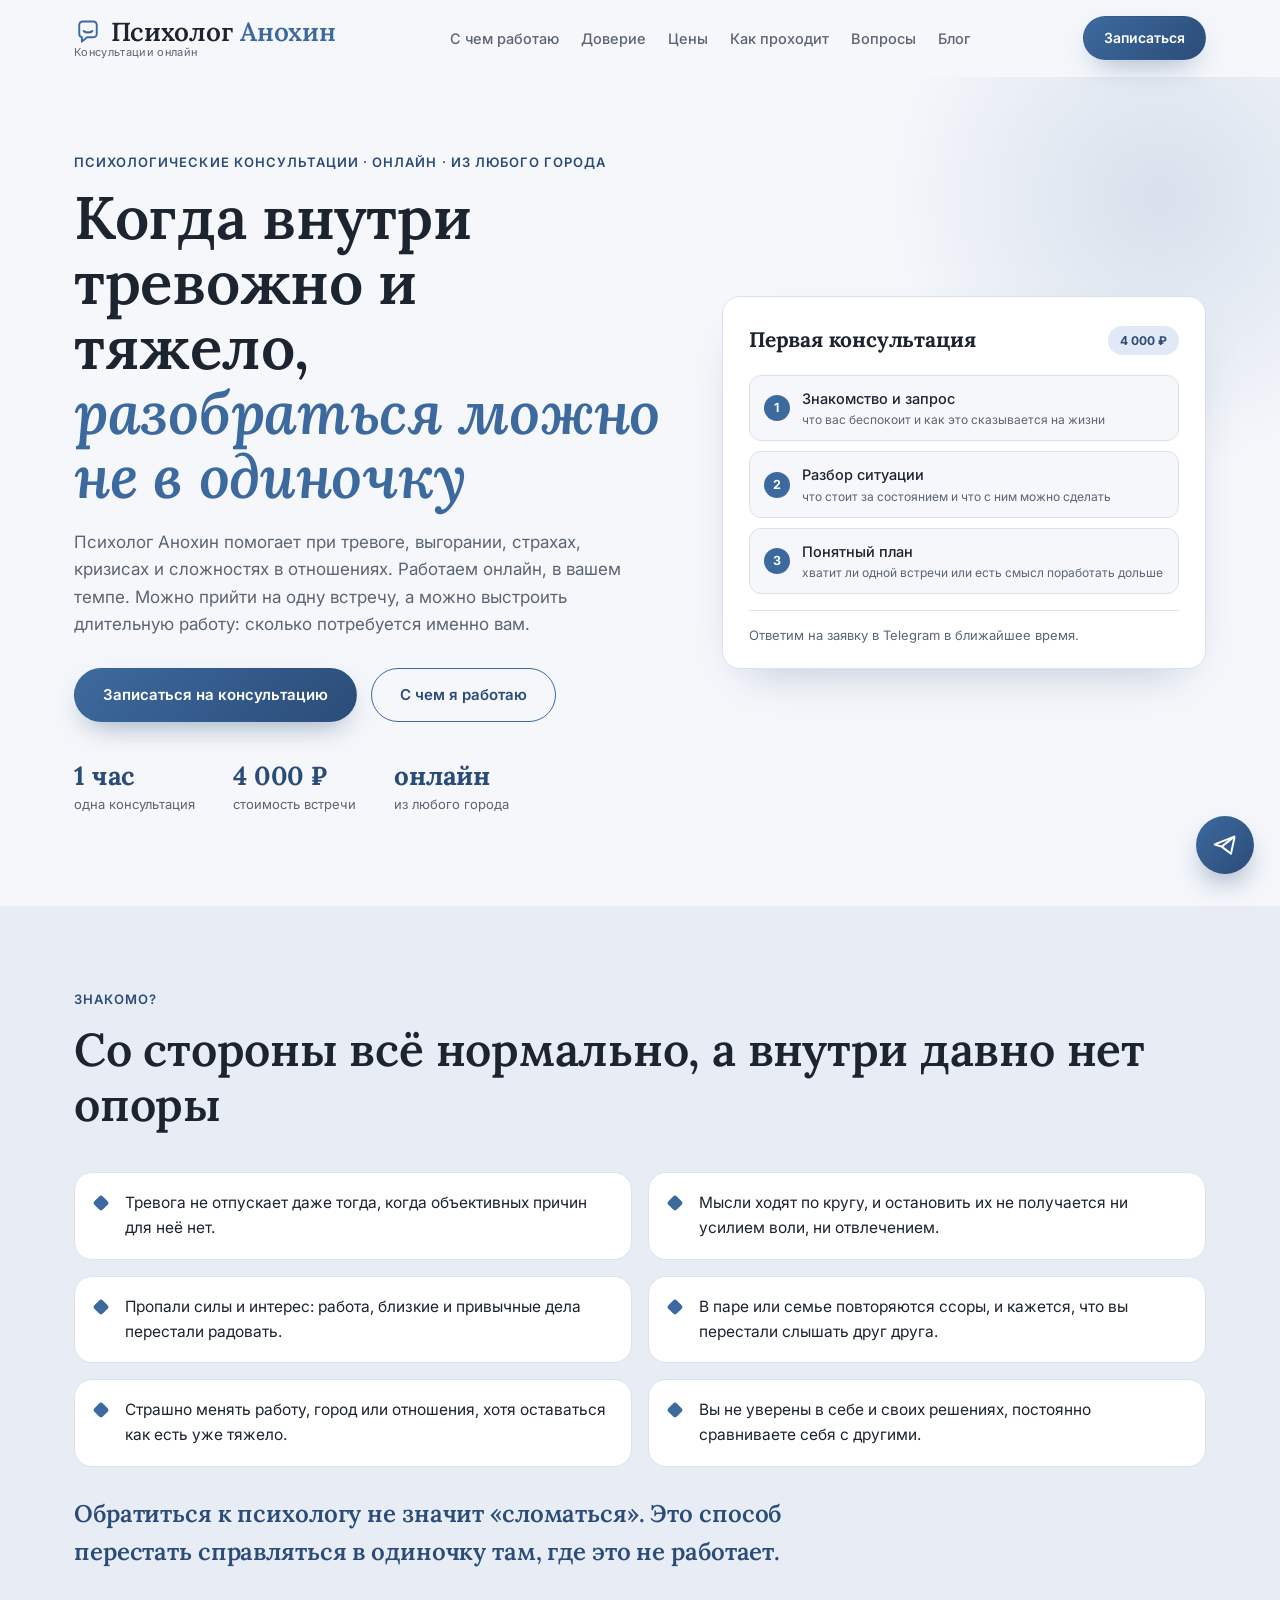
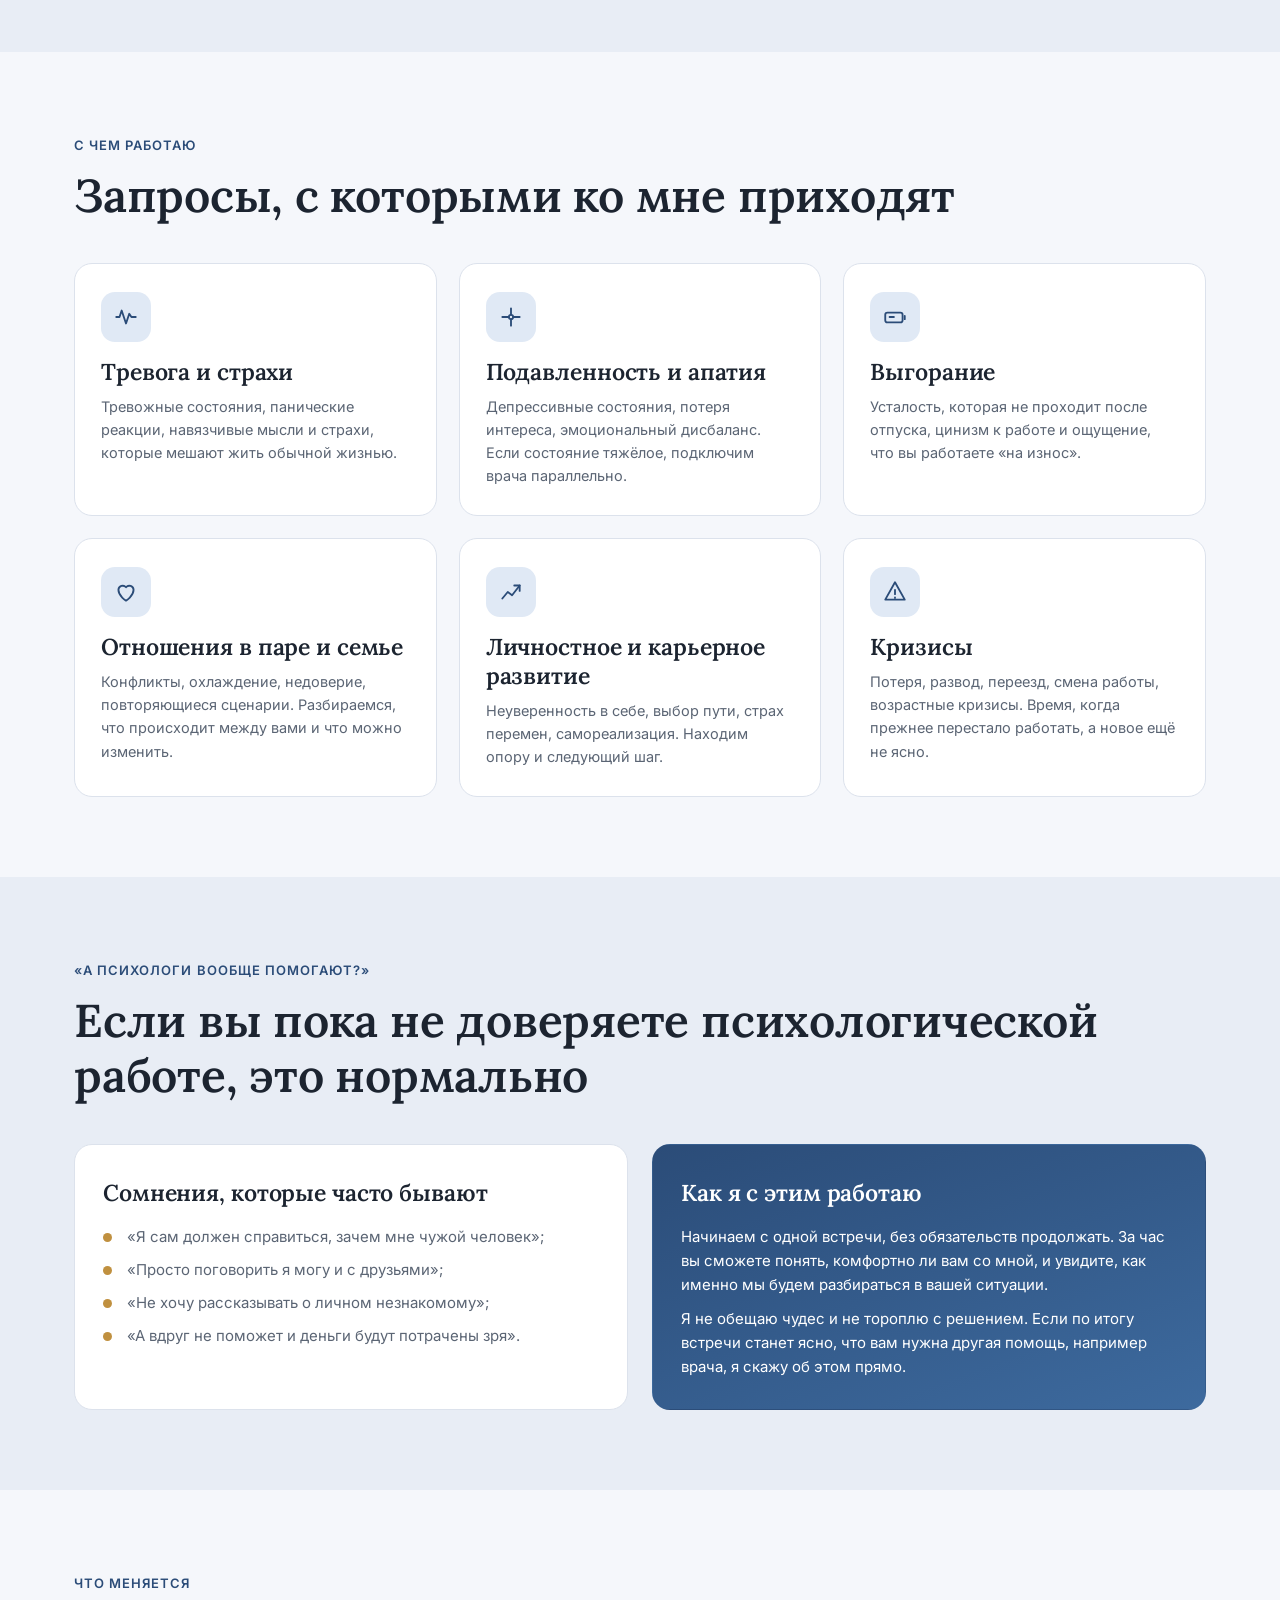
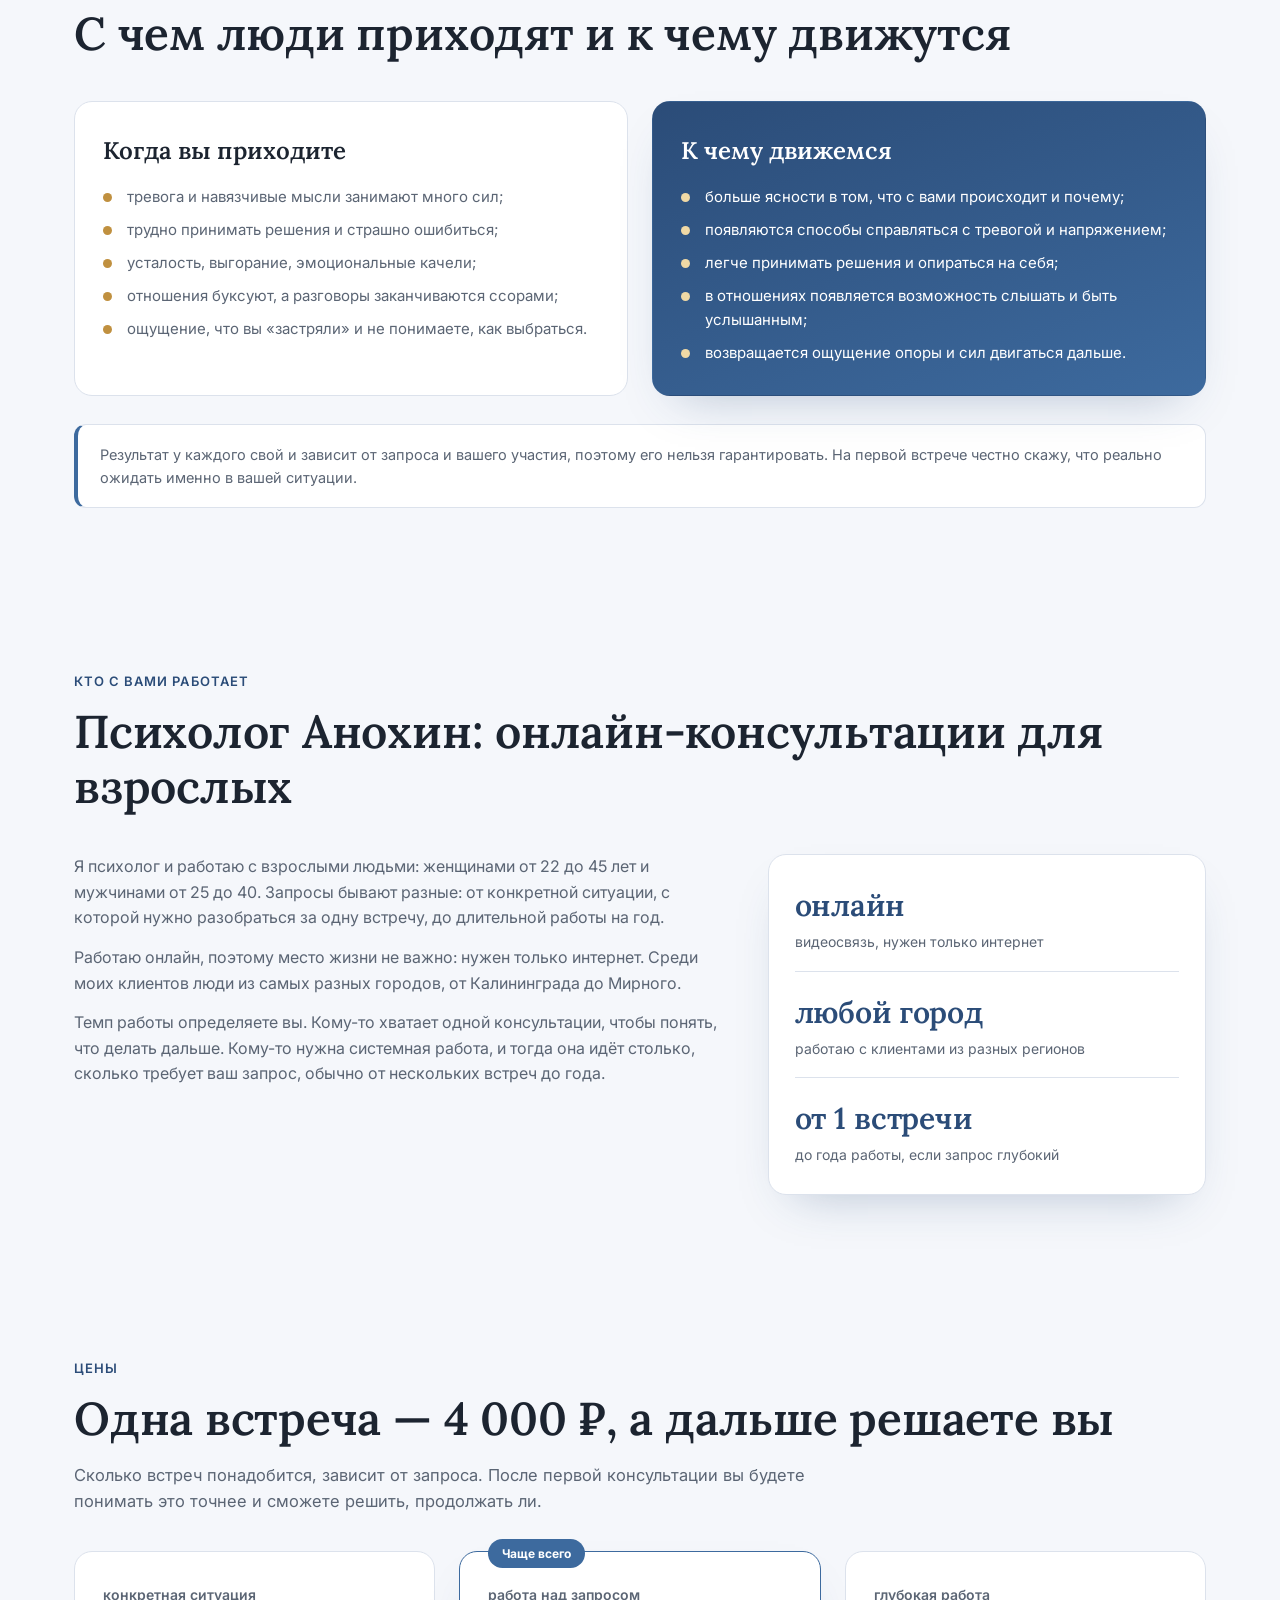
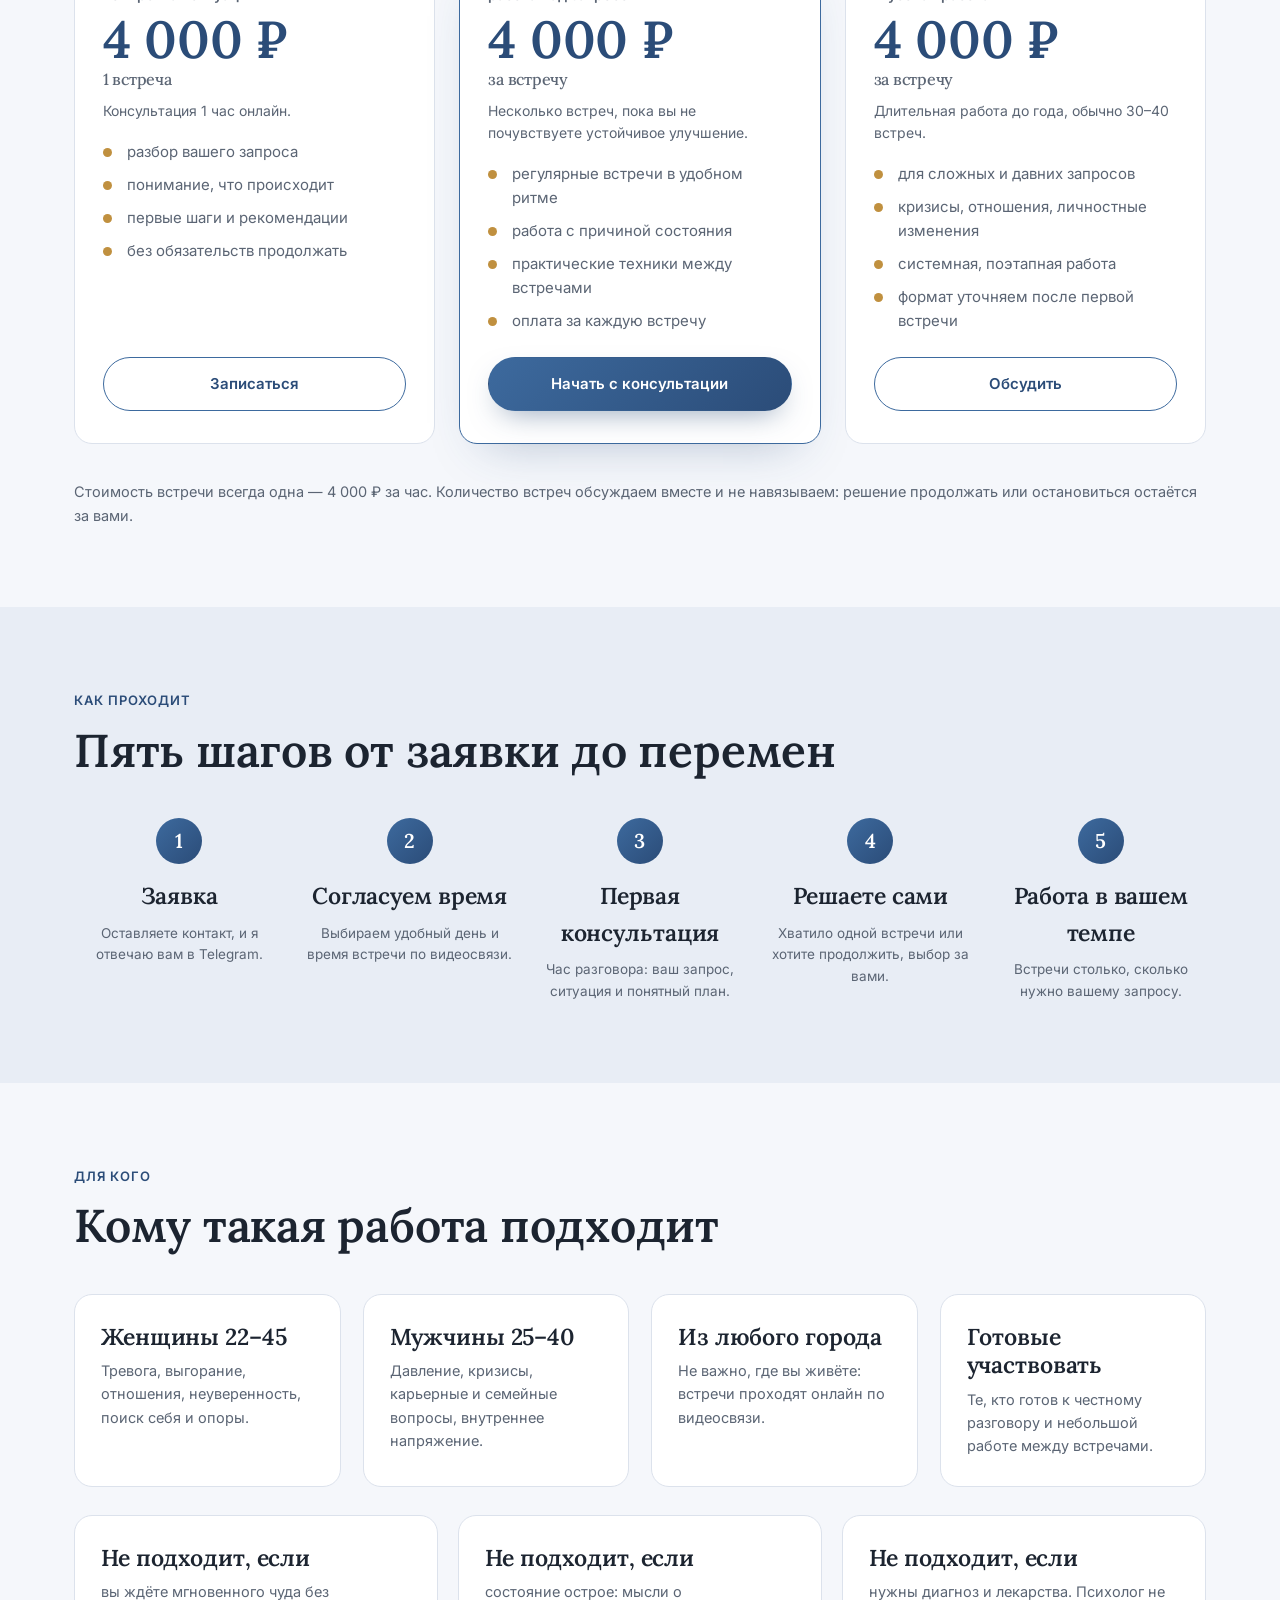
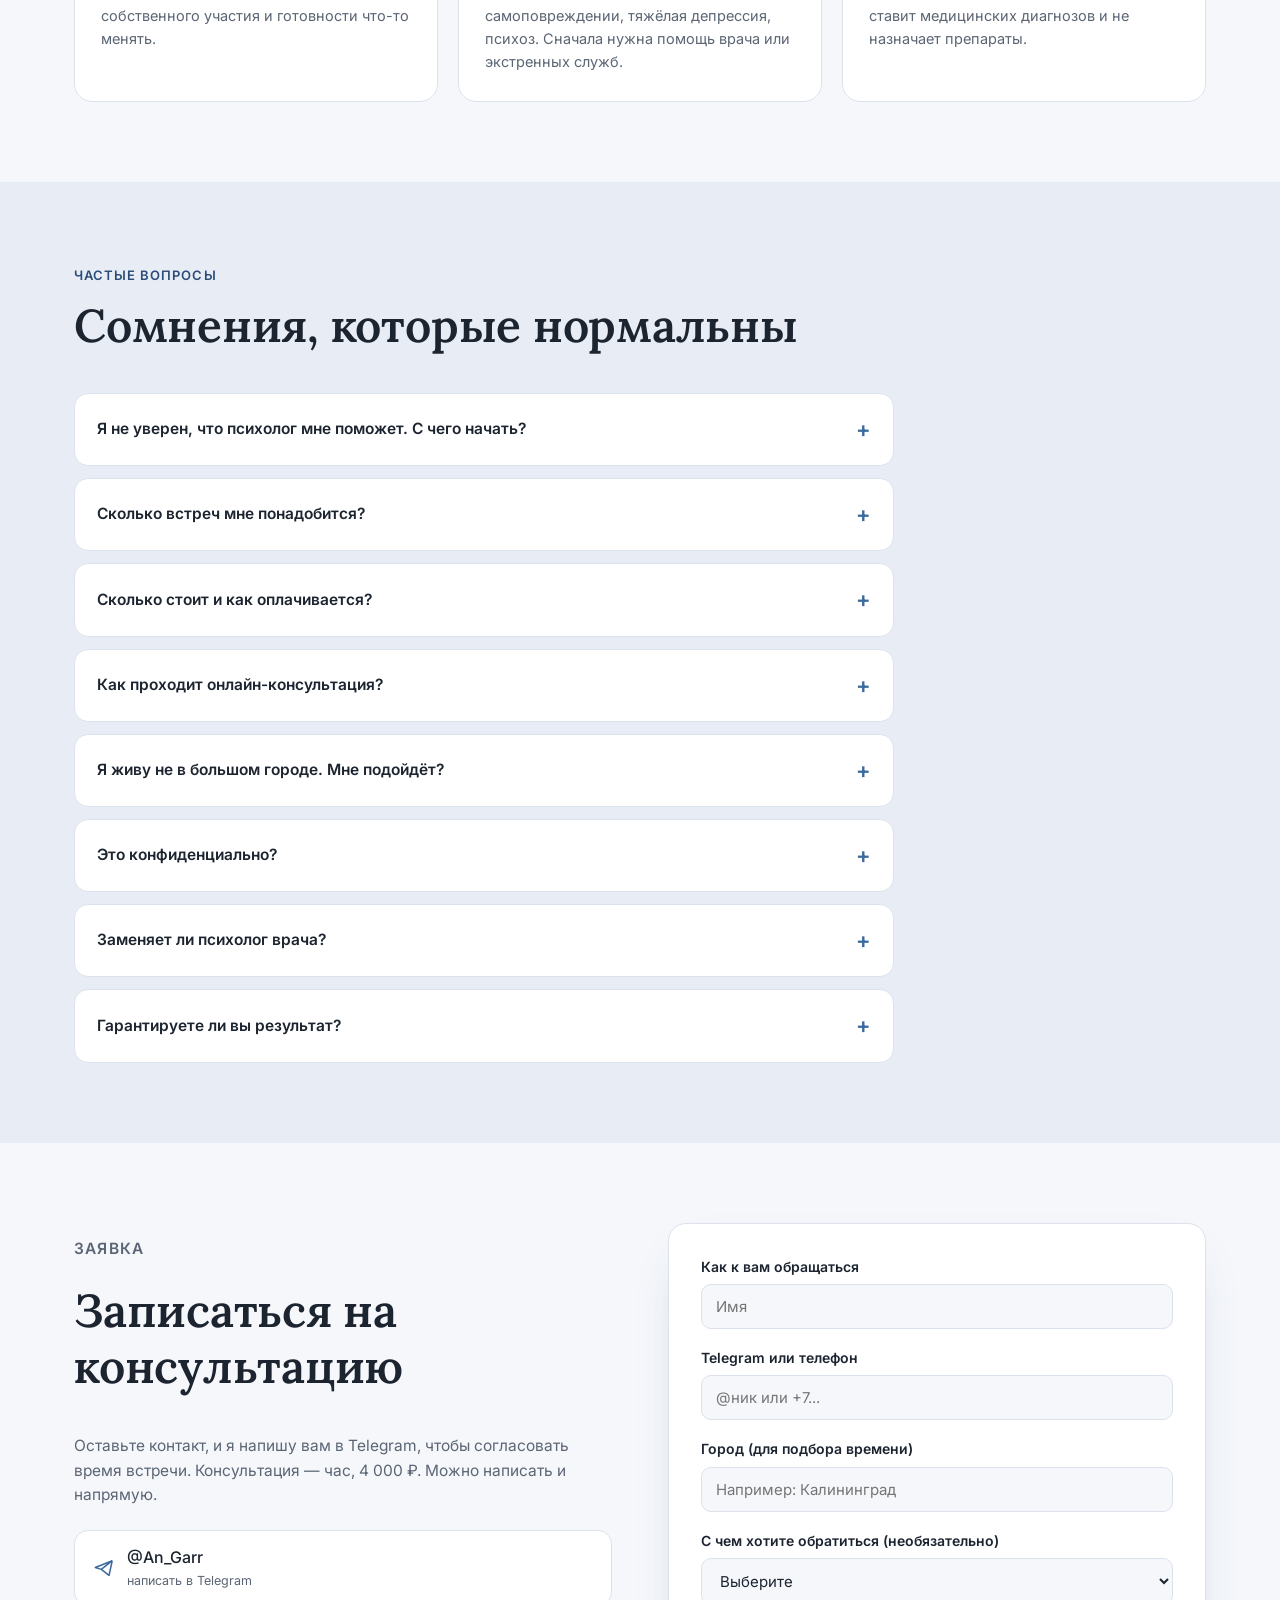
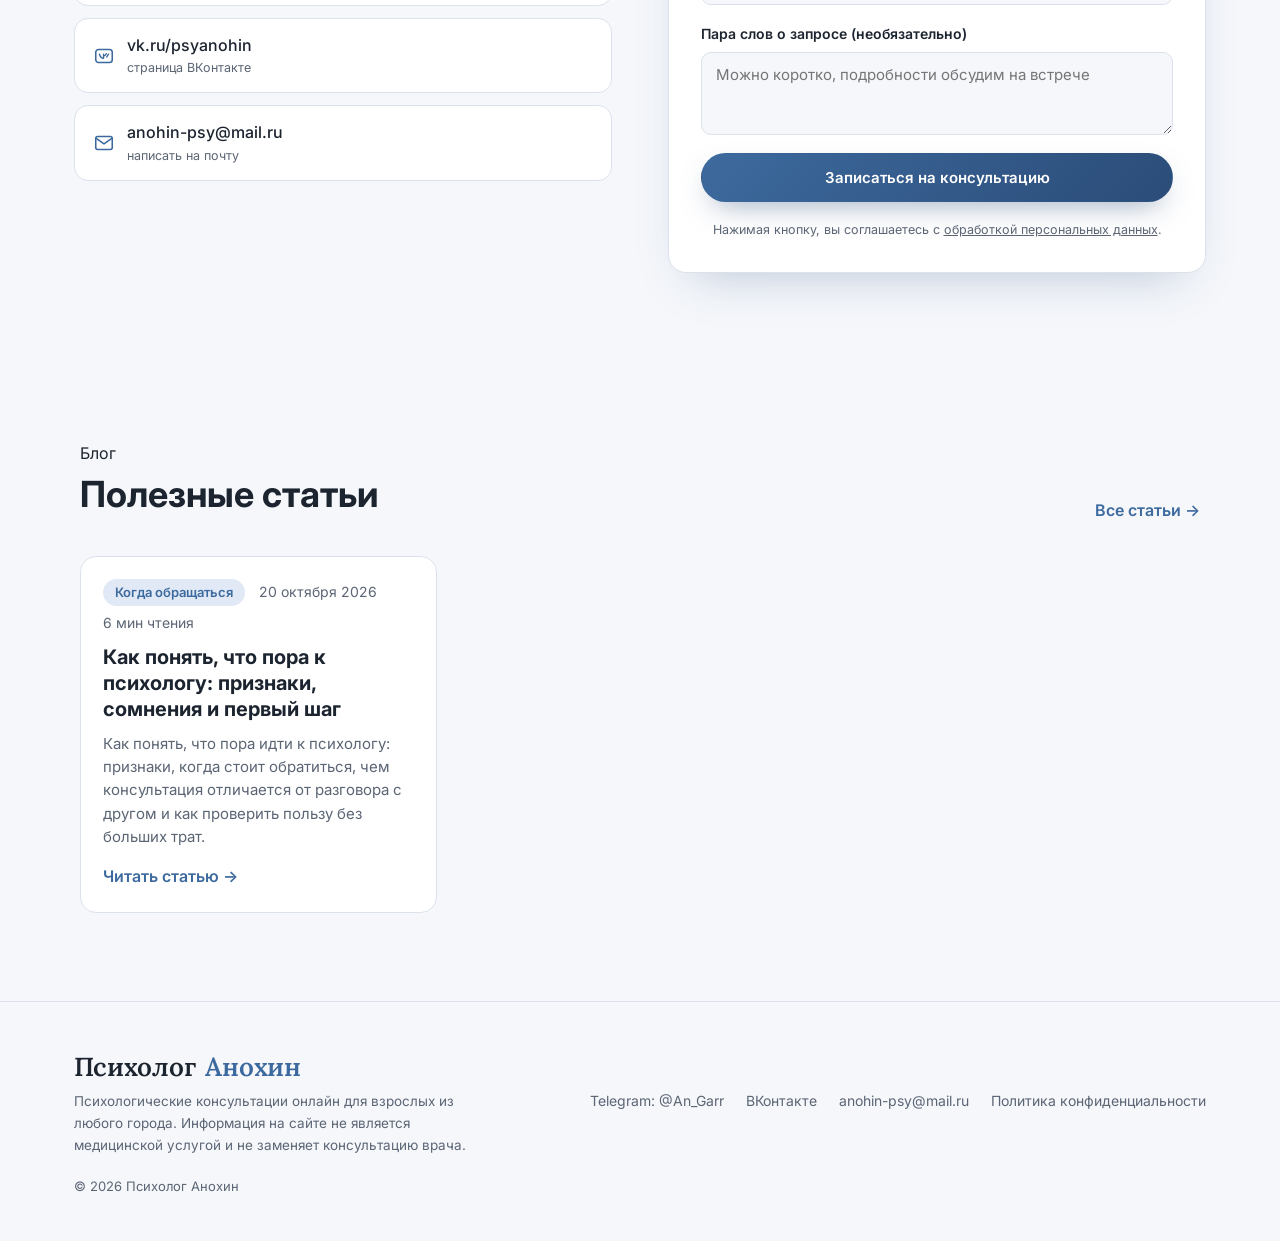
==== commit 68e609a9: "blog: автообновление" ====
--- a/index.html
+++ b/index.html
@@ -29,7 +29,7 @@
       <a href="#pricing">Цены</a>
       <a href="#process">Как проходит</a>
       <a href="#faq">Вопросы</a>
-    <!-- BLOGNAV:START --><!-- BLOGNAV:END --></nav>
+    <!-- BLOGNAV:START --><a href="blog/">Блог</a><!-- BLOGNAV:END --></nav>
     <div class="header__actions">
       <a href="#contact" class="btn btn--primary btn--sm">Записаться</a>
     </div>
@@ -401,7 +401,22 @@
     </div>
   </section>
 
-<!-- BLOG:START --><!-- BLOG:END -->
+<!-- BLOG:START -->
+<section class="b-home" id="blog">
+  <div class="container">
+    <div class="b-home__head"><div><p class="section-tag">Блог</p><h2>Полезные статьи</h2></div><a class="b-more" href="blog/">Все статьи</a></div>
+    <div class="b-grid"><article class="b-card">
+  
+  <div class="b-card__body">
+    <div class="b-meta"><span class="b-chip">Когда обращаться</span><time datetime="2026-10-20">20 октября 2026</time><span>6 мин чтения</span></div>
+    <h3><a href="blog/kak-ponyat-chto-pora-k-psihologu/">Как понять, что пора к психологу: признаки, сомнения и первый шаг</a></h3>
+    <p>Как понять, что пора идти к психологу: признаки, когда стоит обратиться, чем консультация отличается от разговора с другом и как проверить пользу без больших трат.</p>
+    <a class="b-more" href="blog/kak-ponyat-chto-pora-k-psihologu/">Читать статью</a>
+  </div>
+</article></div>
+  </div>
+</section>
+<!-- BLOG:END -->
 </main>
 
 <a href="https://t.me/An_Garr" target="_blank" rel="noopener" class="fab" aria-label="Написать в Telegram">
--- a/styles.css
+++ b/styles.css
@@ -482,3 +482,4 @@
 @media (max-width: 560px) { .logo__main { font-size: 22px; } .price-card__num { font-size: 44px; } }
 .price-grid--2 { grid-template-columns: repeat(2, 1fr); max-width: 860px; }
 @media (max-width: 900px) { .price-grid--2 { grid-template-columns: 1fr; max-width: 460px; } }
+.price-card__num small { display: block; margin-top: 4px; }
--- a/blog/blog.css
+++ b/blog/blog.css
@@ -0,0 +1,94 @@
+/* Стили блога. Цвета берутся из палитры сайта: install.mjs прописывает --b-* в blog.config.json (theme). */
+:root { --b-bg: #fff; --b-surface: #fff; --b-ink: #18181b; --b-text: #2b2b30; --b-soft: #6b6b73; --b-line: #e5e5e5; --b-accent: #2563eb; --b-accent-soft: #eef3ff; --b-radius: 16px; }
+.blog { padding: 112px 0 72px; background: var(--b-bg); color: var(--b-text); }
+.blog > section, .blog > article { width: 100%; max-width: 1160px; margin: 0 auto; padding: 0 20px; }
+.b-crumbs { display: flex; gap: 8px; flex-wrap: wrap; font-size: 14px; color: var(--b-soft); margin-bottom: 22px; }
+.b-crumbs a { color: var(--b-soft); text-decoration: none; }
+.b-crumbs a:hover { color: var(--b-accent); }
+.b-meta { display: flex; flex-wrap: wrap; align-items: center; gap: 6px 14px; font-size: 14px; color: var(--b-soft); }
+.b-chip { display: inline-block; padding: 3px 12px; border-radius: 999px; background: var(--b-accent-soft); color: var(--b-accent); font-weight: 600; font-size: 13px; }
+.b-head h1 { font-family: var(--ff-head, inherit); color: var(--b-ink); font-size: clamp(28px, 4.4vw, 46px); line-height: 1.15; margin: 14px 0 16px; letter-spacing: -0.01em; }
+.b-lead { font-size: 19px; line-height: 1.55; color: var(--b-soft); max-width: 720px; }
+.b-author { margin-top: 14px; font-size: 14px; color: var(--b-soft); }
+
+/* Статья */
+.b-article { max-width: 780px !important; }
+.b-cover { margin: 28px 0 8px; border-radius: var(--b-radius); overflow: hidden; }
+.b-cover img { display: block; width: 100%; height: auto; }
+.b-toc { margin: 28px 0; padding: 20px 24px; border: 1px solid var(--b-line); border-radius: var(--b-radius); background: var(--b-surface); }
+.b-toc ol { list-style: none; margin: 10px 0 0; padding: 0; }
+.b-toc li + li { margin-top: 6px; }
+.b-toc a { color: var(--b-text); text-decoration: none; }
+.b-toc a:hover { color: var(--b-accent); }
+.b-content { font-size: 18px; line-height: 1.75; margin-top: 28px; }
+.b-content h2 { font-family: var(--ff-head, inherit); color: var(--b-ink); font-size: clamp(24px, 3vw, 31px); line-height: 1.25; margin: 2em 0 .6em; scroll-margin-top: 100px; }
+.b-content h3 { font-family: var(--ff-head, inherit); color: var(--b-ink); font-size: 22px; margin: 1.6em 0 .5em; scroll-margin-top: 100px; }
+.b-content p { margin: 0 0 1.1em; }
+.b-content ul, .b-content ol { margin: 0 0 1.2em; padding-left: 1.4em; }
+.b-content ul { list-style: disc; }
+.b-content ol { list-style: decimal; }
+.b-content li + li { margin-top: 8px; }
+.b-content li::marker { color: var(--b-accent); }
+.b-content a { color: var(--b-accent); text-decoration: underline; text-underline-offset: 3px; }
+.b-content img { max-width: 100%; height: auto; border-radius: 12px; margin: 8px 0; }
+.b-content hr { border: 0; border-top: 1px solid var(--b-line); margin: 2em 0; }
+.b-content blockquote { margin: 1.4em 0; padding: 16px 22px; border-left: 4px solid var(--b-accent); background: var(--b-accent-soft); border-radius: 0 12px 12px 0; }
+.b-content blockquote p:last-child { margin-bottom: 0; }
+.b-content code { background: var(--b-accent-soft); padding: 2px 6px; border-radius: 6px; font-size: .92em; }
+.b-content pre { overflow-x: auto; padding: 16px; border-radius: 12px; background: var(--b-accent-soft); margin: 0 0 1.2em; }
+.b-table { overflow-x: auto; margin: 1.4em 0; border: 1px solid var(--b-line); border-radius: 12px; }
+.b-table table { width: 100%; border-collapse: collapse; font-size: 16px; line-height: 1.5; }
+.b-table th, .b-table td { padding: 12px 16px; text-align: left; border-bottom: 1px solid var(--b-line); vertical-align: top; }
+.b-table th { background: var(--b-accent-soft); color: var(--b-ink); font-weight: 600; white-space: nowrap; }
+.b-table tr:last-child td { border-bottom: 0; }
+
+.b-faq { margin-top: 44px; }
+.b-faq h2 { font-family: var(--ff-head, inherit); color: var(--b-ink); font-size: 28px; margin-bottom: 16px; }
+.b-faq details { border: 1px solid var(--b-line); border-radius: 12px; background: var(--b-surface); margin-bottom: 10px; padding: 0 20px; }
+.b-faq summary { cursor: pointer; padding: 16px 0; font-weight: 600; color: var(--b-ink); list-style: none; display: flex; justify-content: space-between; gap: 16px; }
+.b-faq summary::-webkit-details-marker { display: none; }
+.b-faq summary::after { content: '+'; color: var(--b-accent); font-size: 22px; line-height: 1; }
+.b-faq details[open] summary::after { content: '−'; }
+.b-faq details p { padding: 0 0 18px; color: var(--b-text); line-height: 1.65; }
+.b-disclaimer { margin-top: 32px; font-size: 14px; line-height: 1.55; color: var(--b-soft); padding-top: 16px; border-top: 1px solid var(--b-line); }
+.b-cta { margin-top: 40px; padding: 32px; border-radius: var(--b-radius); background: var(--b-accent-soft); border: 1px solid var(--b-line); text-align: left; }
+.b-cta h2 { font-family: var(--ff-head, inherit); color: var(--b-ink); font-size: 26px; margin-bottom: 8px; }
+.b-cta p { margin-bottom: 18px; color: var(--b-text); max-width: 560px; }
+.b-cta__btn { display: inline-flex; }
+.b-preview { margin: 0 0 22px; padding: 12px 16px; border-radius: 12px; background: #fff4d6; color: #6b4e00; font-size: 14px; border: 1px solid #f0d98a; }
+
+/* Карточки */
+.b-grid { display: grid; grid-template-columns: repeat(3, 1fr); gap: 24px; margin-top: 32px; }
+.b-card { display: flex; flex-direction: column; background: var(--b-surface); border: 1px solid var(--b-line); border-radius: var(--b-radius); overflow: hidden; transition: transform .2s, box-shadow .2s; }
+.b-card:hover { transform: translateY(-3px); box-shadow: 0 16px 36px rgba(20, 20, 30, .09); }
+.b-card__img { display: block; aspect-ratio: 16 / 10; overflow: hidden; background: var(--b-accent-soft); }
+.b-card__img img { width: 100%; height: 100%; object-fit: cover; display: block; }
+.b-card__body { display: flex; flex-direction: column; gap: 10px; padding: 22px; flex: 1; }
+.b-card h3 { font-family: var(--ff-head, inherit); font-size: 20px; line-height: 1.3; margin: 0; }
+.b-card h3 a { color: var(--b-ink); text-decoration: none; }
+.b-card h3 a:hover { color: var(--b-accent); }
+.b-card p { color: var(--b-soft); font-size: 15px; line-height: 1.55; margin: 0; }
+.b-more { margin-top: auto; padding-top: 6px; color: var(--b-accent); font-weight: 600; text-decoration: none; }
+.b-more::after { content: ' →'; }
+.b-related { margin-top: 72px !important; }
+.b-related h2, .b-home h2 { font-family: var(--ff-head, inherit); color: var(--b-ink); font-size: clamp(26px, 3.4vw, 36px); }
+.b-empty { margin-top: 32px; color: var(--b-soft); }
+
+/* Блок на главной */
+.b-home { padding: 88px 0; background: var(--b-bg); }
+.b-home .container { max-width: 1160px; margin: 0 auto; padding: 0 20px; }
+.b-home__head { display: flex; justify-content: space-between; align-items: flex-end; gap: 16px; flex-wrap: wrap; }
+.b-home .b-more { margin-top: 0; }
+
+@media (max-width: 960px) { .b-grid { grid-template-columns: repeat(2, 1fr); } }
+@media (max-width: 640px) {
+  .blog { padding: 92px 0 48px; }
+  .b-grid { grid-template-columns: 1fr; gap: 18px; }
+  .b-content { font-size: 17px; }
+  .b-lead { font-size: 17px; }
+  .b-cta { padding: 24px 20px; }
+  .b-home { padding: 56px 0; }
+}
+
+/* тема сайта */
+:root{--b-accent:var(--accent);--b-accent-soft:var(--accent-soft);--b-bg:var(--bg);--b-surface:var(--surface);--b-ink:var(--ink);--b-soft:var(--ink-soft);--b-line:var(--border)}
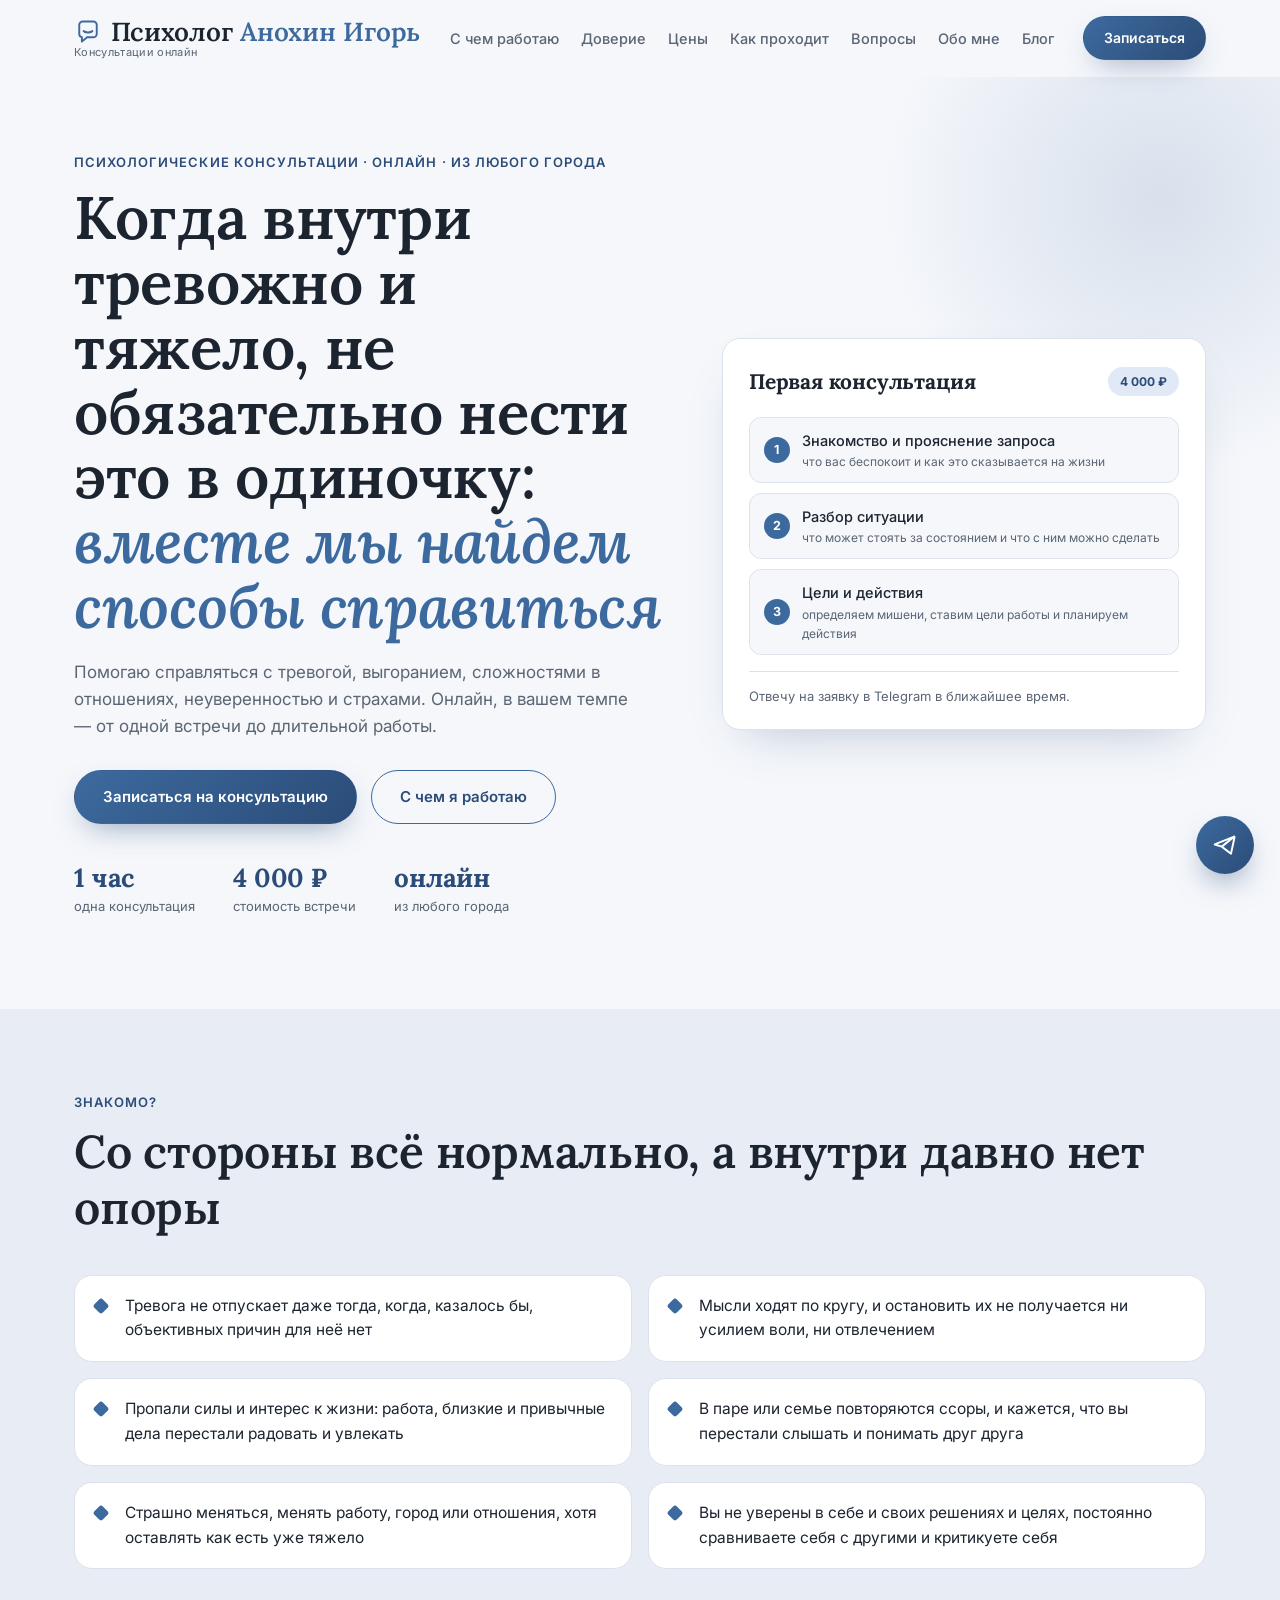
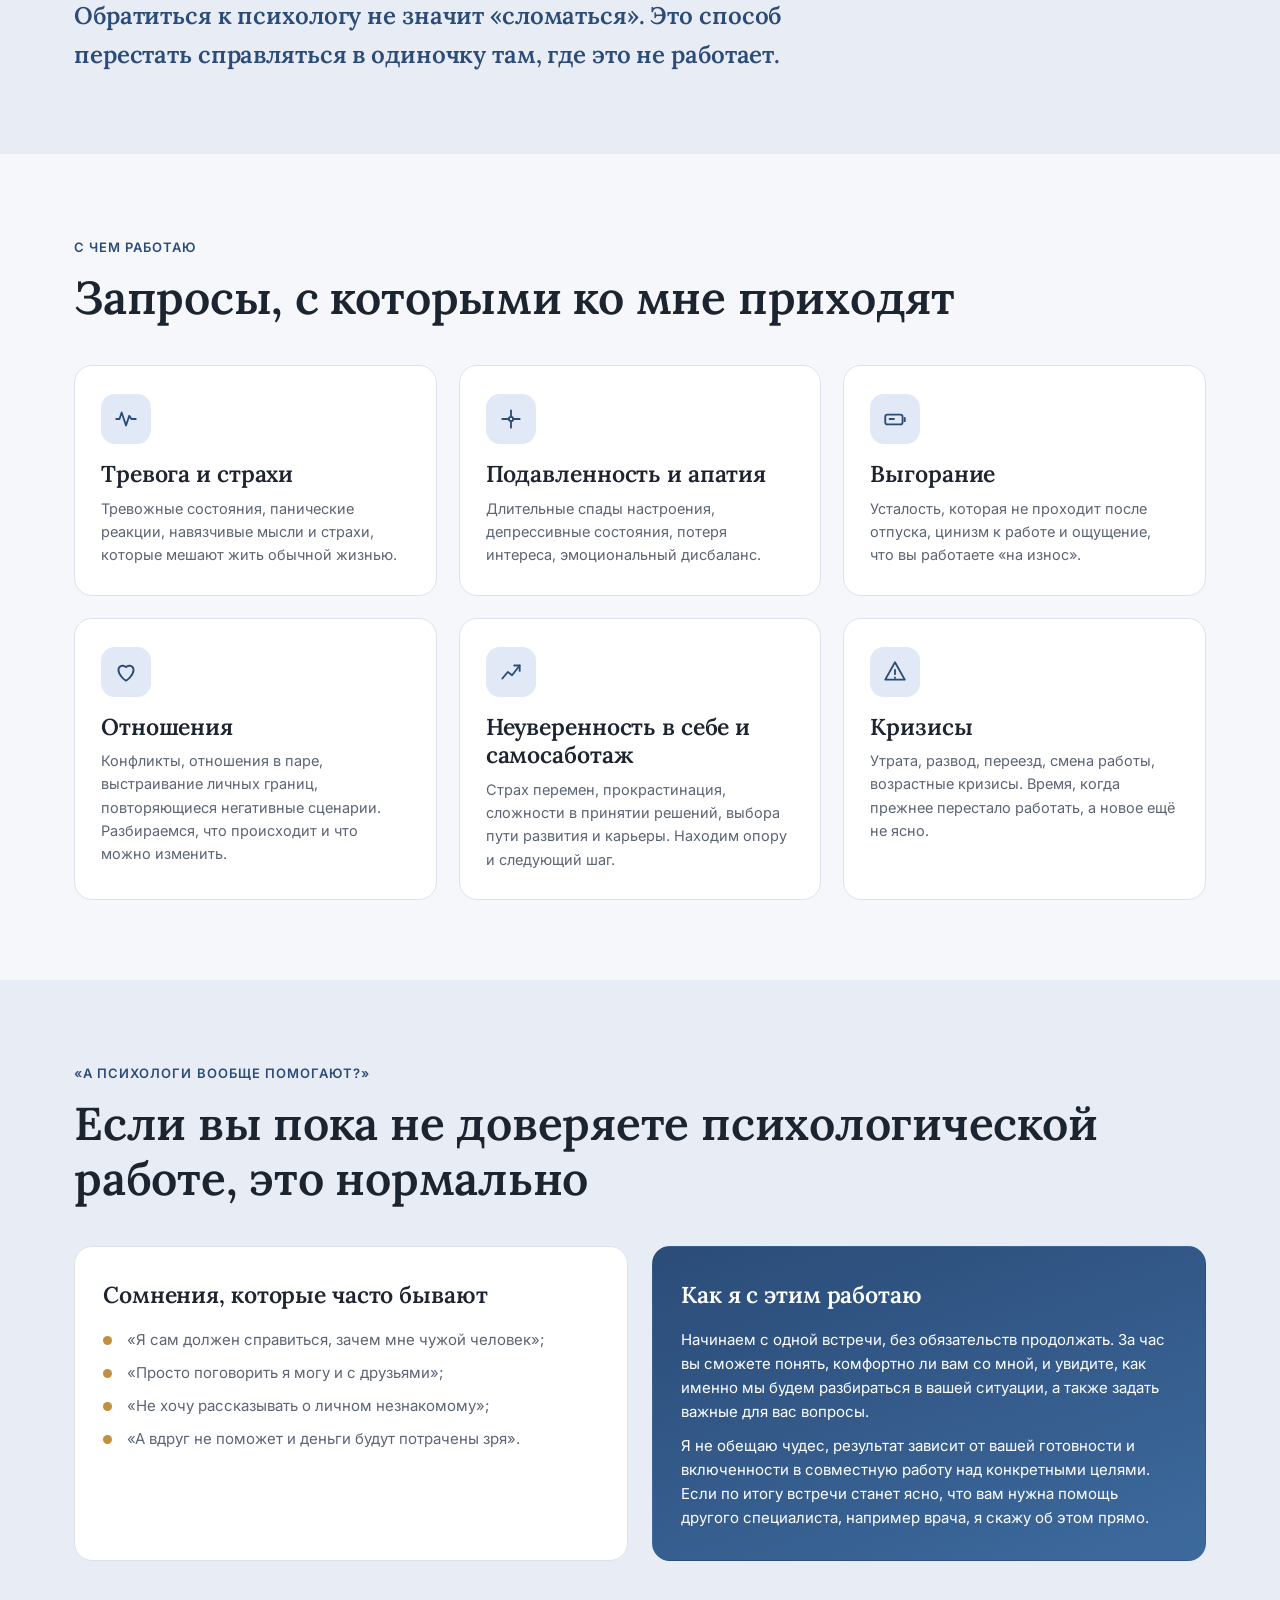
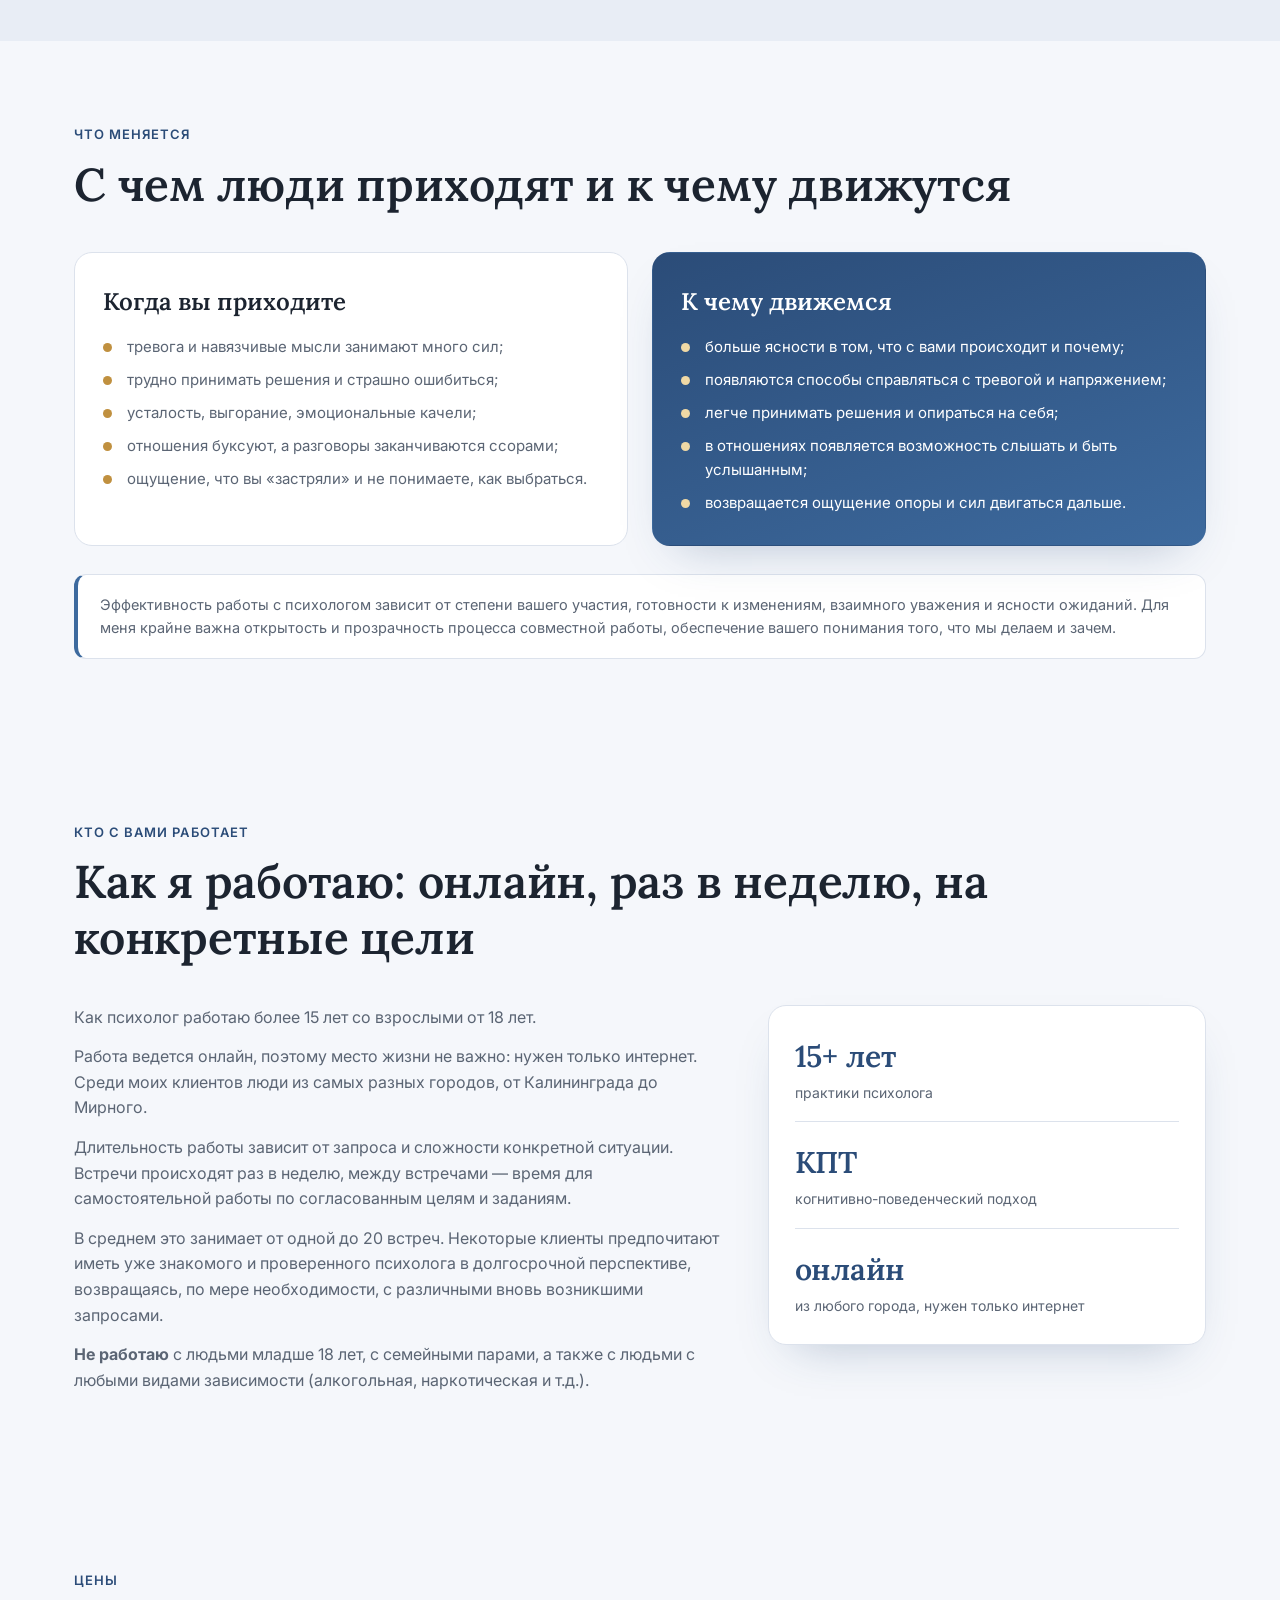
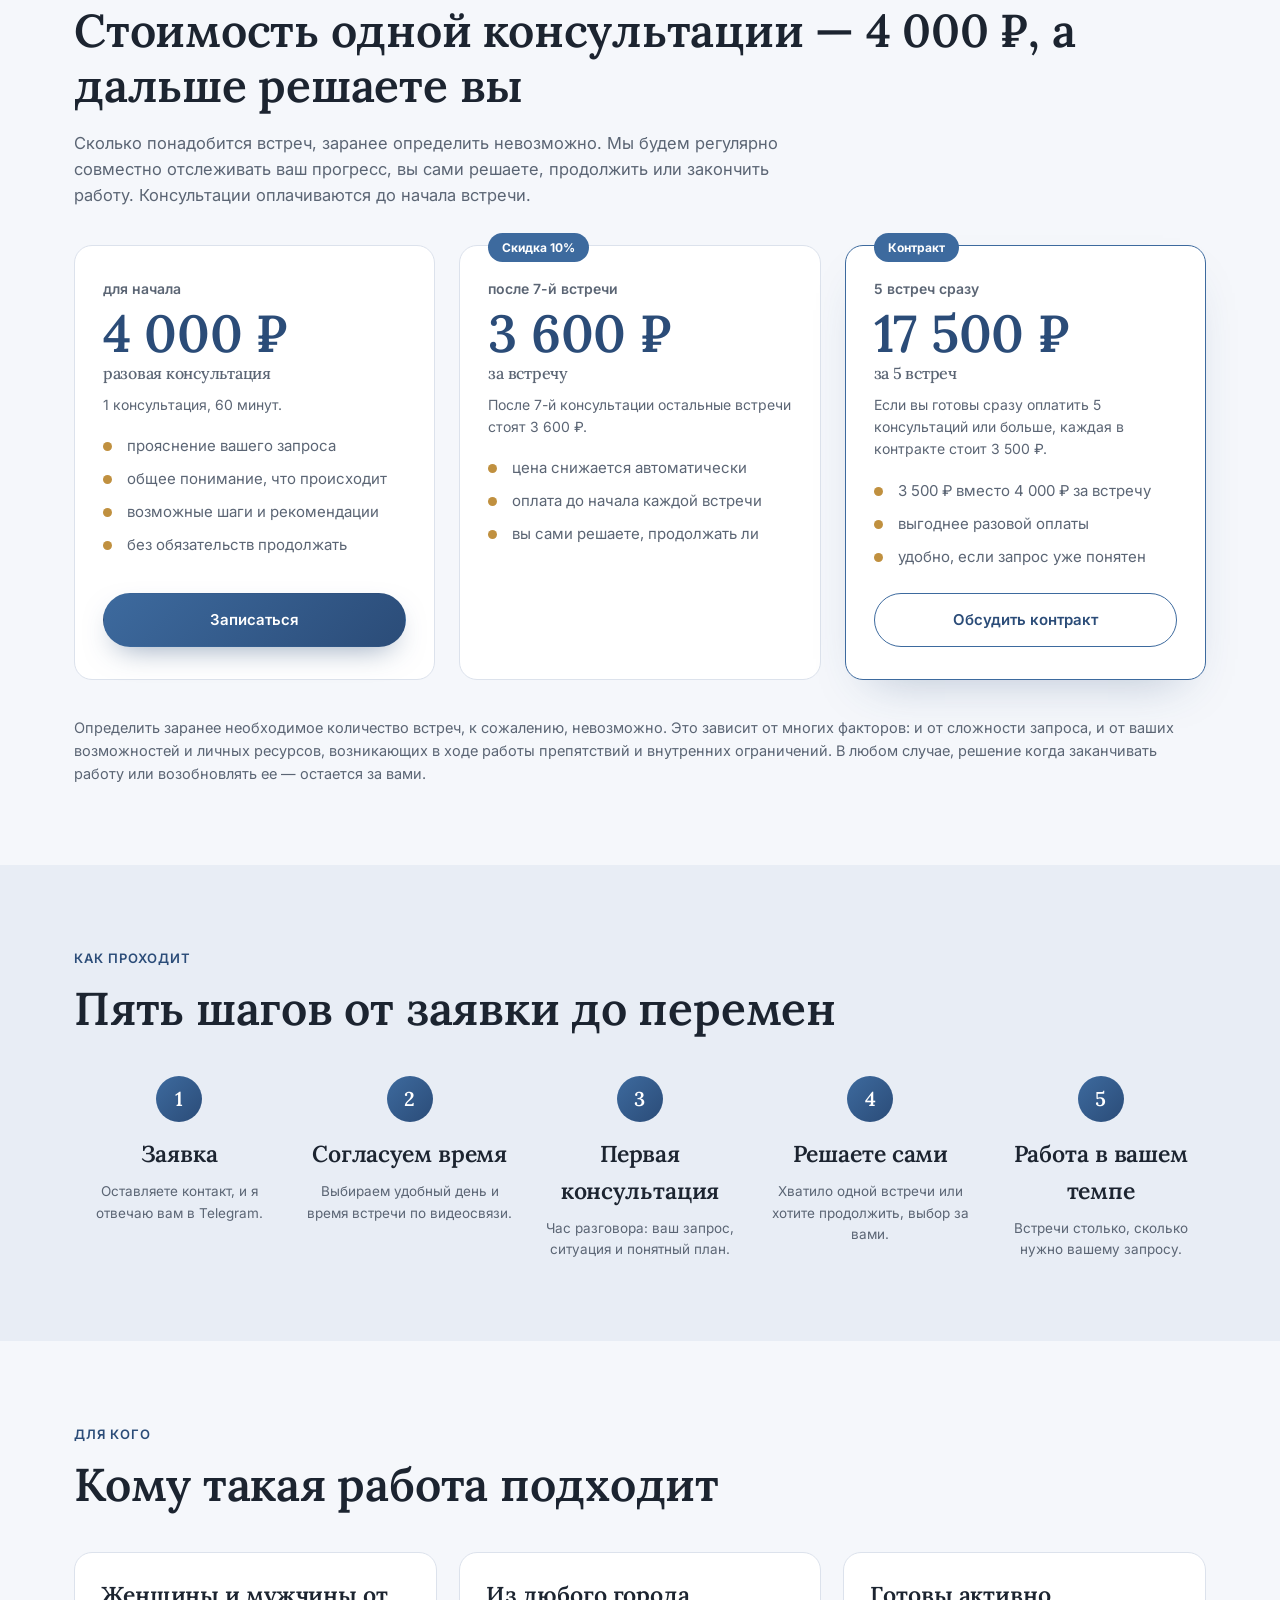
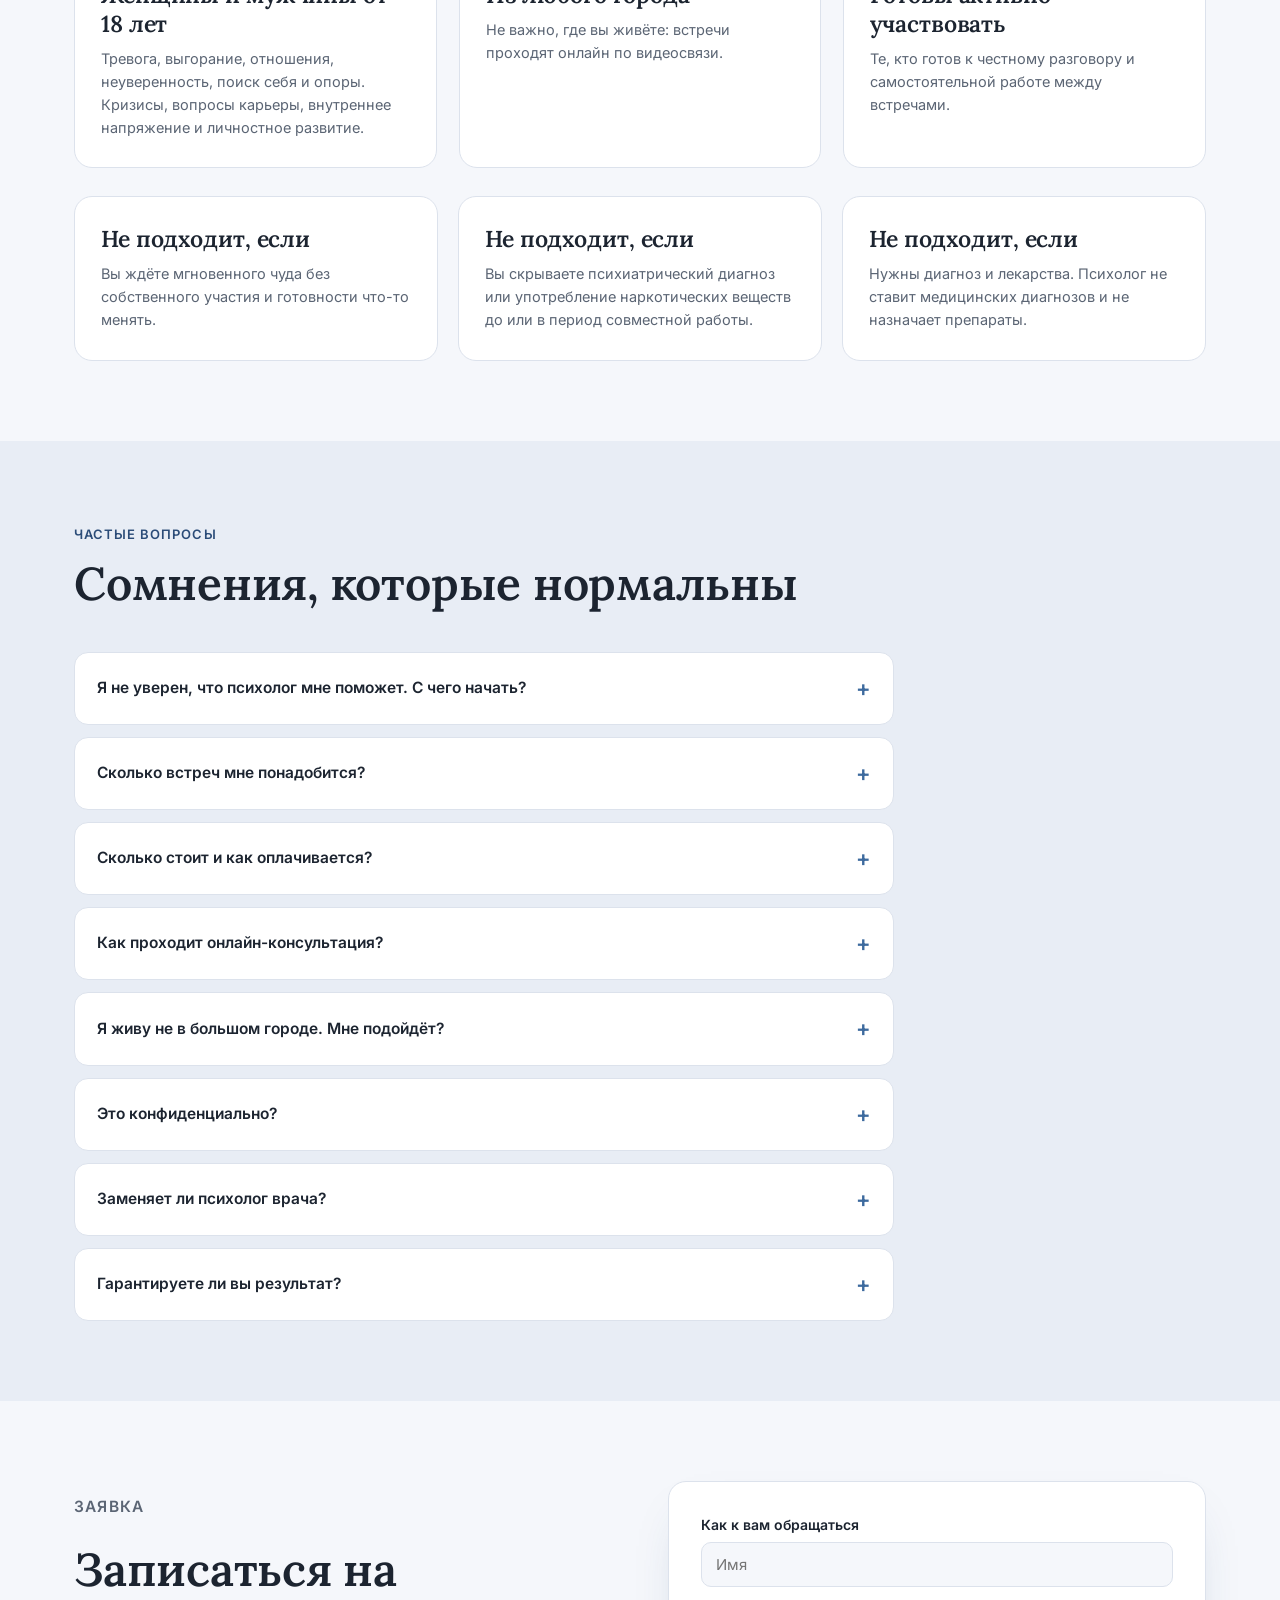
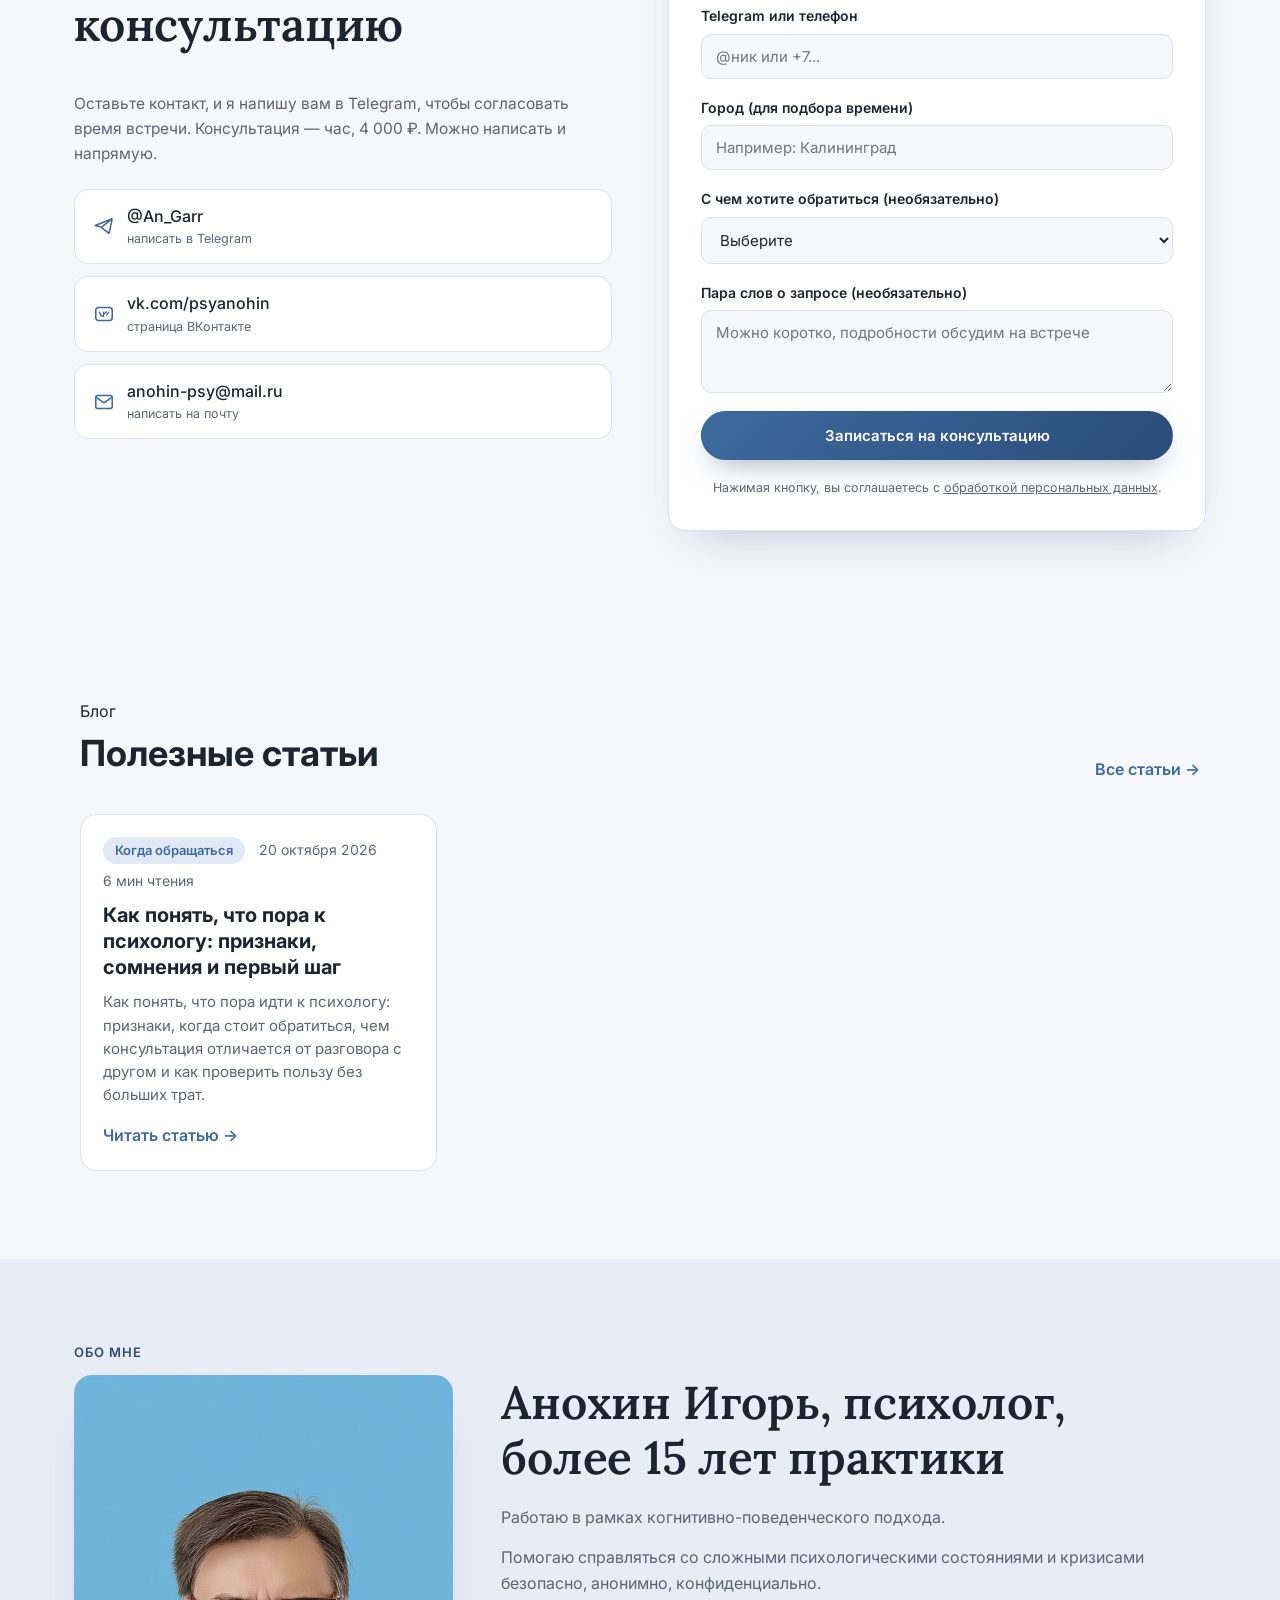
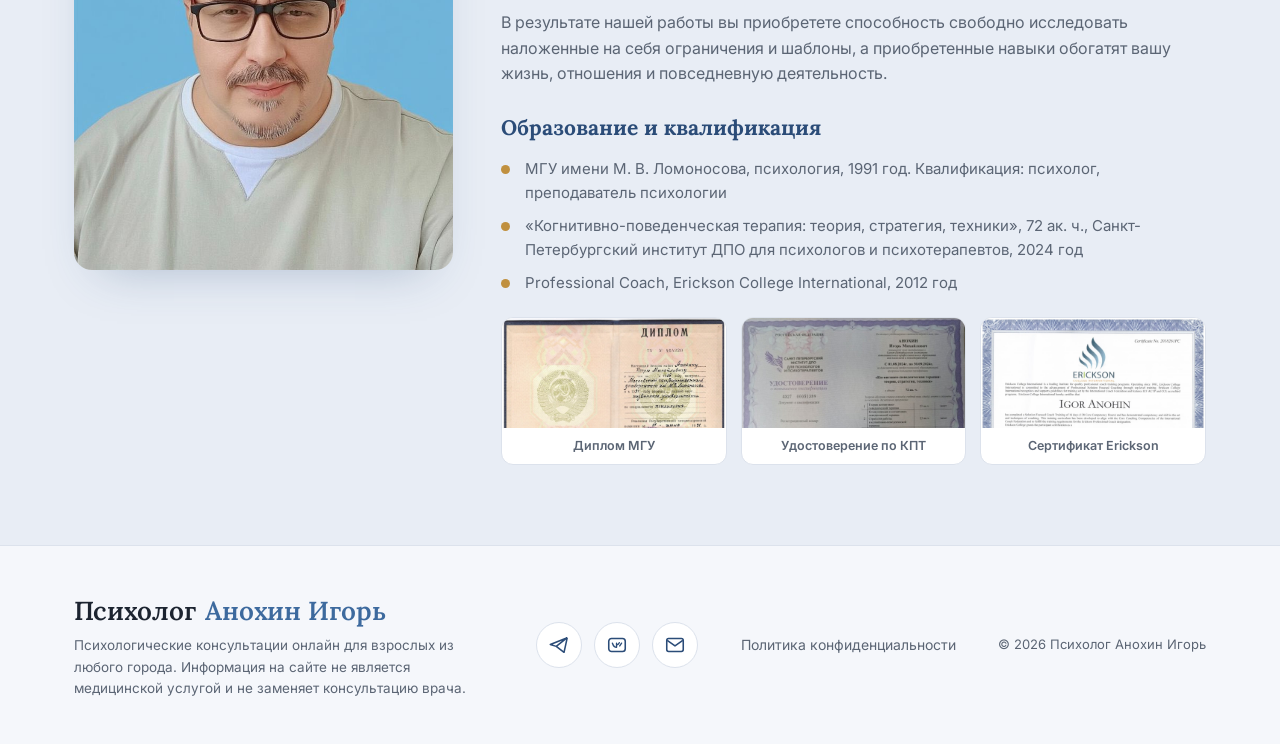
==== commit 9ae94e42: "Правки клиента: тексты, цены, обо мне, фото и дипломы, автор статей" ====
--- a/index.html
+++ b/index.html
@@ -3,8 +3,8 @@
 <head>
 <meta charset="UTF-8">
 <meta name="viewport" content="width=device-width, initial-scale=1.0">
-<title>Психолог Анохин — онлайн-консультации при тревоге, выгорании и кризисах</title>
-<meta name="description" content="Психолог Анохин: онлайн-консультации из любого города, где есть интернет. Тревога, депрессивные состояния, выгорание, кризисы, отношения в паре, страхи и навязчивые мысли. Консультация 1 час — 4 000 ₽.">
+<title>Психолог Анохин Игорь — онлайн-консультации при тревоге, выгорании и кризисах</title>
+<meta name="description" content="Психолог Анохин Игорь Михайлович: онлайн-консультации из любого города, более 15 лет практики, когнитивно-поведенческий подход. Тревога, выгорание, страхи, кризисы, отношения. Консультация 1 час — 4 000 ₽.">
 <link rel="preconnect" href="https://fonts.googleapis.com">
 <link rel="preconnect" href="https://fonts.gstatic.com" crossorigin>
 <link href="https://fonts.googleapis.com/css2?family=Lora:ital,wght@0,500;0,600;0,700;1,500&family=Inter:wght@400;500;600;700;800&display=swap" rel="stylesheet">
@@ -19,7 +19,7 @@
     <a href="#top" class="logo">
       <span class="logo__main">
         <svg class="logo__mark" width="28" height="28" viewBox="0 0 32 32" fill="none"><path d="M6 8a4 4 0 0 1 4-4h12a4 4 0 0 1 4 4v10a4 4 0 0 1-4 4h-7l-6 5v-5a4 4 0 0 1-3-4V8z" stroke="currentColor" stroke-width="2.2" stroke-linejoin="round"/><path d="M11 15c2.5 2 7.5 2 10 0" stroke="currentColor" stroke-width="2.2" stroke-linecap="round"/></svg>
-        <span>Психолог <i>Анохин</i></span>
+        <span>Психолог <i>Анохин Игорь</i></span>
       </span>
       <span class="logo__suffix">Консультации онлайн</span>
     </a>
@@ -29,6 +29,7 @@
       <a href="#pricing">Цены</a>
       <a href="#process">Как проходит</a>
       <a href="#faq">Вопросы</a>
+      <a href="#about-me">Обо мне</a>
     <!-- BLOGNAV:START --><a href="blog/">Блог</a><!-- BLOGNAV:END --></nav>
     <div class="header__actions">
       <a href="#contact" class="btn btn--primary btn--sm">Записаться</a>
@@ -46,8 +47,8 @@
     <div class="container hero__inner">
       <div class="hero__content">
         <p class="eyebrow">Психологические консультации · онлайн · из любого города</p>
-        <h1>Когда внутри тревожно и тяжело, <span>разобраться можно не в одиночку</span></h1>
-        <p class="hero__lead">Психолог Анохин помогает при тревоге, выгорании, страхах, кризисах и сложностях в отношениях. Работаем онлайн, в вашем темпе. Можно прийти на одну встречу, а можно выстроить длительную работу: сколько потребуется именно вам.</p>
+        <h1>Когда внутри тревожно и тяжело, не обязательно нести это в одиночку: <span>вместе мы найдем способы справиться</span></h1>
+        <p class="hero__lead">Помогаю справляться с тревогой, выгоранием, сложностями в отношениях, неуверенностью и страхами. Онлайн, в вашем темпе — от одной встречи до длительной работы.</p>
         <div class="hero__cta">
           <a href="#contact" class="btn btn--primary">Записаться на консультацию</a>
           <a href="#topics" class="btn btn--ghost">С чем я работаю</a>
@@ -64,11 +65,11 @@
           <span class="hero__card-badge">4 000 ₽</span>
         </div>
         <ol class="pipeline">
-          <li><span class="pipeline__n">1</span><span>Знакомство и запрос<small>что вас беспокоит и как это сказывается на жизни</small></span></li>
-          <li><span class="pipeline__n">2</span><span>Разбор ситуации<small>что стоит за состоянием и что с ним можно сделать</small></span></li>
-          <li><span class="pipeline__n">3</span><span>Понятный план<small>хватит ли одной встречи или есть смысл поработать дольше</small></span></li>
+          <li><span class="pipeline__n">1</span><span>Знакомство и прояснение запроса<small>что вас беспокоит и как это сказывается на жизни</small></span></li>
+          <li><span class="pipeline__n">2</span><span>Разбор ситуации<small>что может стоять за состоянием и что с ним можно сделать</small></span></li>
+          <li><span class="pipeline__n">3</span><span>Цели и действия<small>определяем мишени, ставим цели работы и планируем действия</small></span></li>
         </ol>
-        <p class="hero__card-foot">Ответим на заявку в Telegram в ближайшее время.</p>
+        <p class="hero__card-foot">Отвечу на заявку в Telegram в ближайшее время.</p>
       </div>
     </div>
   </section>
@@ -79,12 +80,12 @@
       <p class="section-eyebrow">Знакомо?</p>
       <h2 class="section-title">Со стороны всё нормально, а внутри давно нет опоры</h2>
       <ul class="recognize__list">
-        <li>Тревога не отпускает даже тогда, когда объективных причин для неё нет.</li>
-        <li>Мысли ходят по кругу, и остановить их не получается ни усилием воли, ни отвлечением.</li>
-        <li>Пропали силы и интерес: работа, близкие и привычные дела перестали радовать.</li>
-        <li>В паре или семье повторяются ссоры, и кажется, что вы перестали слышать друг друга.</li>
-        <li>Страшно менять работу, город или отношения, хотя оставаться как есть уже тяжело.</li>
-        <li>Вы не уверены в себе и своих решениях, постоянно сравниваете себя с другими.</li>
+        <li>Тревога не отпускает даже тогда, когда, казалось бы, объективных причин для неё нет</li>
+        <li>Мысли ходят по кругу, и остановить их не получается ни усилием воли, ни отвлечением</li>
+        <li>Пропали силы и интерес к жизни: работа, близкие и привычные дела перестали радовать и увлекать</li>
+        <li>В паре или семье повторяются ссоры, и кажется, что вы перестали слышать и понимать друг друга</li>
+        <li>Страшно меняться, менять работу, город или отношения, хотя оставлять как есть уже тяжело</li>
+        <li>Вы не уверены в себе и своих решениях и целях, постоянно сравниваете себя с другими и критикуете себя</li>
       </ul>
       <p class="recognize__care">Обратиться к психологу не значит «сломаться». Это способ перестать справляться в одиночку там, где это не работает.</p>
     </div>
@@ -104,7 +105,7 @@
         <div class="audience__card">
           <div class="audience__icon"><svg width="26" height="26" viewBox="0 0 24 24" fill="none"><path d="M12 4v6M12 14v6M4 12h6M14 12h6" stroke="currentColor" stroke-width="1.7" stroke-linecap="round"/><circle cx="12" cy="12" r="2" stroke="currentColor" stroke-width="1.7"/></svg></div>
           <h3>Подавленность и апатия</h3>
-          <p>Депрессивные состояния, потеря интереса, эмоциональный дисбаланс. Если состояние тяжёлое, подключим врача параллельно.</p>
+          <p>Длительные спады настроения, депрессивные состояния, потеря интереса, эмоциональный дисбаланс.</p>
         </div>
         <div class="audience__card">
           <div class="audience__icon"><svg width="26" height="26" viewBox="0 0 24 24" fill="none"><rect x="3" y="8" width="16" height="9" rx="2" stroke="currentColor" stroke-width="1.7"/><path d="M21 11v3M7 12h4" stroke="currentColor" stroke-width="1.7" stroke-linecap="round"/></svg></div>
@@ -113,18 +114,18 @@
         </div>
         <div class="audience__card">
           <div class="audience__icon"><svg width="26" height="26" viewBox="0 0 24 24" fill="none"><path d="M12 20s-7-4.4-7-10a4 4 0 0 1 7-2.4A4 4 0 0 1 19 10c0 5.6-7 10-7 10z" stroke="currentColor" stroke-width="1.7" stroke-linejoin="round"/></svg></div>
-          <h3>Отношения в паре и семье</h3>
-          <p>Конфликты, охлаждение, недоверие, повторяющиеся сценарии. Разбираемся, что происходит между вами и что можно изменить.</p>
+          <h3>Отношения</h3>
+          <p>Конфликты, отношения в паре, выстраивание личных границ, повторяющиеся негативные сценарии. Разбираемся, что происходит и что можно изменить.</p>
         </div>
         <div class="audience__card">
           <div class="audience__icon"><svg width="26" height="26" viewBox="0 0 24 24" fill="none"><path d="M4 18l5-6 4 3 7-9" stroke="currentColor" stroke-width="1.7" stroke-linecap="round" stroke-linejoin="round"/><path d="M15 6h5v5" stroke="currentColor" stroke-width="1.7" stroke-linecap="round" stroke-linejoin="round"/></svg></div>
-          <h3>Личностное и карьерное развитие</h3>
-          <p>Неуверенность в себе, выбор пути, страх перемен, самореализация. Находим опору и следующий шаг.</p>
+          <h3>Неуверенность в себе и самосаботаж</h3>
+          <p>Страх перемен, прокрастинация, сложности в принятии решений, выбора пути развития и карьеры. Находим опору и следующий шаг.</p>
         </div>
         <div class="audience__card">
           <div class="audience__icon"><svg width="26" height="26" viewBox="0 0 24 24" fill="none"><path d="M12 3l9 16H3L12 3z" stroke="currentColor" stroke-width="1.7" stroke-linejoin="round"/><path d="M12 10v4M12 17v.5" stroke="currentColor" stroke-width="1.7" stroke-linecap="round"/></svg></div>
           <h3>Кризисы</h3>
-          <p>Потеря, развод, переезд, смена работы, возрастные кризисы. Время, когда прежнее перестало работать, а новое ещё не ясно.</p>
+          <p>Утрата, развод, переезд, смена работы, возрастные кризисы. Время, когда прежнее перестало работать, а новое ещё не ясно.</p>
         </div>
       </div>
     </div>
@@ -147,8 +148,8 @@
         </div>
         <div class="method__box method__box--accent">
           <h3>Как я с этим работаю</h3>
-          <p>Начинаем с одной встречи, без обязательств продолжать. За час вы сможете понять, комфортно ли вам со мной, и увидите, как именно мы будем разбираться в вашей ситуации.</p>
-          <p>Я не обещаю чудес и не тороплю с решением. Если по итогу встречи станет ясно, что вам нужна другая помощь, например врача, я скажу об этом прямо.</p>
+          <p>Начинаем с одной встречи, без обязательств продолжать. За час вы сможете понять, комфортно ли вам со мной, и увидите, как именно мы будем разбираться в вашей ситуации, а также задать важные для вас вопросы.</p>
+          <p>Я не обещаю чудес, результат зависит от вашей готовности и включенности в совместную работу над конкретными целями. Если по итогу встречи станет ясно, что вам нужна помощь другого специалиста, например врача, я скажу об этом прямо.</p>
         </div>
       </div>
     </div>
@@ -181,7 +182,7 @@
           </ul>
         </div>
       </div>
-      <p class="notice">Результат у каждого свой и зависит от запроса и вашего участия, поэтому его нельзя гарантировать. На первой встрече честно скажу, что реально ожидать именно в вашей ситуации.</p>
+      <p class="notice">Эффективность работы с психологом зависит от степени вашего участия, готовности к изменениям, взаимного уважения и ясности ожиданий. Для меня крайне важна открытость и прозрачность процесса совместной работы, обеспечение вашего понимания того, что мы делаем и зачем.</p>
     </div>
   </section>
 
@@ -189,17 +190,19 @@
   <section class="who" id="about">
     <div class="container">
       <p class="section-eyebrow">Кто с вами работает</p>
-      <h2 class="section-title">Психолог Анохин: онлайн-консультации для взрослых</h2>
+      <h2 class="section-title">Как я работаю: онлайн, раз в неделю, на конкретные цели</h2>
       <div class="about__grid">
         <div class="about__text">
-          <p>Я психолог и работаю с взрослыми людьми: женщинами от 22 до 45 лет и мужчинами от 25 до 40. Запросы бывают разные: от конкретной ситуации, с которой нужно разобраться за одну встречу, до длительной работы на год.</p>
-          <p>Работаю онлайн, поэтому место жизни не важно: нужен только интернет. Среди моих клиентов люди из самых разных городов, от Калининграда до Мирного.</p>
-          <p>Темп работы определяете вы. Кому-то хватает одной консультации, чтобы понять, что делать дальше. Кому-то нужна системная работа, и тогда она идёт столько, сколько требует ваш запрос, обычно от нескольких встреч до года.</p>
+          <p>Как психолог работаю более 15 лет со взрослыми от 18 лет.</p>
+          <p>Работа ведется онлайн, поэтому место жизни не важно: нужен только интернет. Среди моих клиентов люди из самых разных городов, от Калининграда до Мирного.</p>
+          <p>Длительность работы зависит от запроса и сложности конкретной ситуации. Встречи происходят раз в неделю, между встречами — время для самостоятельной работы по согласованным целям и заданиям.</p>
+          <p>В среднем это занимает от одной до 20 встреч. Некоторые клиенты предпочитают иметь уже знакомого и проверенного психолога в долгосрочной перспективе, возвращаясь, по мере необходимости, с различными вновь возникшими запросами.</p>
+          <p><strong>Не работаю</strong> с людьми младше 18 лет, с семейными парами, а также с людьми с любыми видами зависимости (алкогольная, наркотическая и т.д.).</p>
         </div>
         <div class="about__facts">
-          <div class="about__fact"><strong>онлайн</strong><span>видеосвязь, нужен только интернет</span></div>
-          <div class="about__fact"><strong>любой город</strong><span>работаю с клиентами из разных регионов</span></div>
-          <div class="about__fact"><strong>от 1 встречи</strong><span>до года работы, если запрос глубокий</span></div>
+          <div class="about__fact"><strong>15+ лет</strong><span>практики психолога</span></div>
+          <div class="about__fact"><strong>КПТ</strong><span>когнитивно-поведенческий подход</span></div>
+          <div class="about__fact"><strong>онлайн</strong><span>из любого города, нужен только интернет</span></div>
         </div>
       </div>
     </div>
@@ -209,48 +212,46 @@
   <section class="pricing" id="pricing">
     <div class="container">
       <p class="section-eyebrow">Цены</p>
-      <h2 class="section-title">Одна встреча — 4 000 ₽, а дальше решаете вы</h2>
-      <p class="section-lead">Сколько встреч понадобится, зависит от запроса. После первой консультации вы будете понимать это точнее и сможете решить, продолжать ли.</p>
+      <h2 class="section-title">Стоимость одной консультации — 4 000 ₽, а дальше решаете вы</h2>
+      <p class="section-lead">Сколько понадобится встреч, заранее определить невозможно. Мы будем регулярно совместно отслеживать ваш прогресс, вы сами решаете, продолжить или закончить работу. Консультации оплачиваются до начала встречи.</p>
       <div class="price-grid">
         <div class="price-card">
-          <p class="price-card__from">конкретная ситуация</p>
-          <div class="price-card__num">4 000 ₽ <small>1 встреча</small></div>
-          <p class="price-card__desc">Консультация 1 час онлайн.</p>
-          <ul class="checklist">
-            <li>разбор вашего запроса</li>
-            <li>понимание, что происходит</li>
-            <li>первые шаги и рекомендации</li>
+          <p class="price-card__from">для начала</p>
+          <div class="price-card__num">4 000 ₽ <small>разовая консультация</small></div>
+          <p class="price-card__desc">1 консультация, 60 минут.</p>
+          <ul class="checklist">
+            <li>прояснение вашего запроса</li>
+            <li>общее понимание, что происходит</li>
+            <li>возможные шаги и рекомендации</li>
             <li>без обязательств продолжать</li>
           </ul>
-          <a href="#contact" class="btn btn--ghost btn--block">Записаться</a>
+          <a href="#contact" class="btn btn--primary btn--block">Записаться</a>
+        </div>
+        <div class="price-card">
+          <span class="price-card__badge">Скидка 10%</span>
+          <p class="price-card__from">после 7-й встречи</p>
+          <div class="price-card__num">3 600 ₽ <small>за встречу</small></div>
+          <p class="price-card__desc">После 7-й консультации остальные встречи стоят 3 600 ₽.</p>
+          <ul class="checklist">
+            <li>цена снижается автоматически</li>
+            <li>оплата до начала каждой встречи</li>
+            <li>вы сами решаете, продолжать ли</li>
+          </ul>
         </div>
         <div class="price-card price-card--hot">
-          <span class="price-card__badge">Чаще всего</span>
-          <p class="price-card__from">работа над запросом</p>
-          <div class="price-card__num">4 000 ₽ <small>за встречу</small></div>
-          <p class="price-card__desc">Несколько встреч, пока вы не почувствуете устойчивое улучшение.</p>
-          <ul class="checklist">
-            <li>регулярные встречи в удобном ритме</li>
-            <li>работа с причиной состояния</li>
-            <li>практические техники между встречами</li>
-            <li>оплата за каждую встречу</li>
-          </ul>
-          <a href="#contact" class="btn btn--primary btn--block">Начать с консультации</a>
-        </div>
-        <div class="price-card">
-          <p class="price-card__from">глубокая работа</p>
-          <div class="price-card__num">4 000 ₽ <small>за встречу</small></div>
-          <p class="price-card__desc">Длительная работа до года, обычно 30–40 встреч.</p>
-          <ul class="checklist">
-            <li>для сложных и давних запросов</li>
-            <li>кризисы, отношения, личностные изменения</li>
-            <li>системная, поэтапная работа</li>
-            <li>формат уточняем после первой встречи</li>
-          </ul>
-          <a href="#contact" class="btn btn--ghost btn--block">Обсудить</a>
-        </div>
-      </div>
-      <p class="price__note">Стоимость встречи всегда одна — 4 000 ₽ за час. Количество встреч обсуждаем вместе и не навязываем: решение продолжать или остановиться остаётся за вами.</p>
+          <span class="price-card__badge">Контракт</span>
+          <p class="price-card__from">5 встреч сразу</p>
+          <div class="price-card__num">17 500 ₽ <small>за 5 встреч</small></div>
+          <p class="price-card__desc">Если вы готовы сразу оплатить 5 консультаций или больше, каждая в контракте стоит 3 500 ₽.</p>
+          <ul class="checklist">
+            <li>3 500 ₽ вместо 4 000 ₽ за встречу</li>
+            <li>выгоднее разовой оплаты</li>
+            <li>удобно, если запрос уже понятен</li>
+          </ul>
+          <a href="#contact" class="btn btn--ghost btn--block">Обсудить контракт</a>
+        </div>
+      </div>
+      <p class="price__note">Определить заранее необходимое количество встреч, к сожалению, невозможно. Это зависит от многих факторов: и от сложности запроса, и от ваших возможностей и личных ресурсов, возникающих в ходе работы препятствий и внутренних ограничений. В любом случае, решение когда заканчивать работу или возобновлять ее — остается за вами.</p>
     </div>
   </section>
 
@@ -274,28 +275,24 @@
     <div class="container">
       <p class="section-eyebrow">Для кого</p>
       <h2 class="section-title">Кому такая работа подходит</h2>
-      <div class="audience audience--4">
-        <div class="audience__card">
-          <h3>Женщины 22–45</h3>
-          <p>Тревога, выгорание, отношения, неуверенность, поиск себя и опоры.</p>
-        </div>
-        <div class="audience__card">
-          <h3>Мужчины 25–40</h3>
-          <p>Давление, кризисы, карьерные и семейные вопросы, внутреннее напряжение.</p>
+      <div class="audience">
+        <div class="audience__card">
+          <h3>Женщины и мужчины от 18 лет</h3>
+          <p>Тревога, выгорание, отношения, неуверенность, поиск себя и опоры. Кризисы, вопросы карьеры, внутреннее напряжение и личностное развитие.</p>
         </div>
         <div class="audience__card">
           <h3>Из любого города</h3>
           <p>Не важно, где вы живёте: встречи проходят онлайн по видеосвязи.</p>
         </div>
         <div class="audience__card">
-          <h3>Готовые участвовать</h3>
-          <p>Те, кто готов к честному разговору и небольшой работе между встречами.</p>
+          <h3>Готовы активно участвовать</h3>
+          <p>Те, кто готов к честному разговору и самостоятельной работе между встречами.</p>
         </div>
       </div>
       <div class="notfit">
-        <div class="audience__card"><h3>Не подходит, если</h3><p>вы ждёте мгновенного чуда без собственного участия и готовности что-то менять.</p></div>
-        <div class="audience__card"><h3>Не подходит, если</h3><p>состояние острое: мысли о самоповреждении, тяжёлая депрессия, психоз. Сначала нужна помощь врача или экстренных служб.</p></div>
-        <div class="audience__card"><h3>Не подходит, если</h3><p>нужны диагноз и лекарства. Психолог не ставит медицинских диагнозов и не назначает препараты.</p></div>
+        <div class="audience__card"><h3>Не подходит, если</h3><p>Вы ждёте мгновенного чуда без собственного участия и готовности что-то менять.</p></div>
+        <div class="audience__card"><h3>Не подходит, если</h3><p>Вы скрываете психиатрический диагноз или употребление наркотических веществ до или в период совместной работы.</p></div>
+        <div class="audience__card"><h3>Не подходит, если</h3><p>Нужны диагноз и лекарства. Психолог не ставит медицинских диагнозов и не назначает препараты.</p></div>
       </div>
     </div>
   </section>
@@ -312,11 +309,11 @@
         </details>
         <details class="faq__item">
           <summary>Сколько встреч мне понадобится?</summary>
-          <p>Это зависит от запроса. Иногда хватает одной консультации, чтобы разобраться в ситуации. Над более глубокими темами работают дольше: от нескольких встреч до года, это примерно 30–40 сессий. Точнее скажу после первой встречи.</p>
+          <p>Сколько понадобится встреч, заранее определить невозможно. Мы будем регулярно совместно отслеживать ваш прогресс, вы сами решаете, продолжить или закончить работу.</p>
         </details>
         <details class="faq__item">
           <summary>Сколько стоит и как оплачивается?</summary>
-          <p>Одна консультация длится час и стоит 4 000 ₽. Дальше вы платите за каждую встречу отдельно, количество встреч мы обсуждаем вместе. Способ оплаты и реквизиты я пришлю после согласования времени.</p>
+          <p>Одна консультация длится час и стоит 4 000 ₽. Дальше вы платите за каждую встречу отдельно и заранее, до начала консультации. Способ оплаты и реквизиты я пришлю после согласования даты и времени встречи.</p>
         </details>
         <details class="faq__item">
           <summary>Как проходит онлайн-консультация?</summary>
@@ -336,7 +333,7 @@
         </details>
         <details class="faq__item">
           <summary>Гарантируете ли вы результат?</summary>
-          <p>Нет, и честно об этом говорю: результат зависит от запроса и вашего участия. Гарантирую внимательную работу, уважение к вашему темпу и прямоту. После первой встречи вы получите понятную картину, чего реально ждать.</p>
+          <p>Нет, и честно об этом говорю: результат зависит от запроса и вашего участия. Гарантирую внимательную работу, уважение к вашему темпу и прямоту.</p>
         </details>
       </div>
     </div>
@@ -354,9 +351,9 @@
             <svg width="22" height="22" viewBox="0 0 24 24" fill="none"><path d="M21 4L2.5 11.5L9 13.5M21 4L17.5 20L9 13.5M21 4L9 13.5" stroke="currentColor" stroke-width="1.7" stroke-linejoin="round"/></svg>
             <span>@An_Garr<small>написать в Telegram</small></span>
           </a>
-          <a href="https://vk.ru/psyanohin" target="_blank" rel="noopener" class="contact-card">
+          <a href="https://vk.com/psyanohin" target="_blank" rel="noopener" class="contact-card">
             <svg width="22" height="22" viewBox="0 0 24 24" fill="none"><rect x="3" y="5" width="18" height="14" rx="3" stroke="currentColor" stroke-width="1.7"/><path d="M7 10c1 3 3 4.5 4.5 4.5V10M11.5 10v2M11.5 12c1.5-.3 2.5-1.3 3-2.5M17 10l-2 3" stroke="currentColor" stroke-width="1.5" stroke-linecap="round" stroke-linejoin="round"/></svg>
-            <span>vk.ru/psyanohin<small>страница ВКонтакте</small></span>
+            <span>vk.com/psyanohin<small>страница ВКонтакте</small></span>
           </a>
           <a href="mailto:anohin-psy@mail.ru" class="contact-card">
             <svg width="22" height="22" viewBox="0 0 24 24" fill="none"><rect x="3" y="5" width="18" height="14" rx="2" stroke="currentColor" stroke-width="1.7"/><path d="M3.5 7l8.5 6 8.5-6" stroke="currentColor" stroke-width="1.7" stroke-linejoin="round"/></svg>
@@ -385,9 +382,9 @@
             <option>Тревога, страхи, навязчивые мысли</option>
             <option>Подавленность, апатия</option>
             <option>Выгорание</option>
-            <option>Отношения в паре или семье</option>
+            <option>Отношения</option>
             <option>Кризис, жизненные перемены</option>
-            <option>Неуверенность, самореализация</option>
+            <option>Неуверенность, самосаботаж</option>
             <option>Другое</option>
           </select>
         </label>
@@ -417,6 +414,35 @@
   </div>
 </section>
 <!-- BLOG:END -->
+
+  <!-- ОБО МНЕ -->
+  <section class="about-me" id="about-me">
+    <div class="container">
+      <p class="section-eyebrow">Обо мне</p>
+      <div class="about-me__grid">
+        <div class="about-me__photo">
+          <img src="img/anohin.jpg" alt="Анохин Игорь Михайлович, психолог" width="720" height="938" loading="lazy">
+        </div>
+        <div class="about-me__body">
+          <h2 class="section-title">Анохин Игорь, психолог, более 15 лет практики</h2>
+          <p>Работаю в рамках когнитивно-поведенческого подхода.</p>
+          <p>Помогаю справляться со сложными психологическими состояниями и кризисами безопасно, анонимно, конфиденциально.</p>
+          <p>В результате нашей работы вы приобретете способность свободно исследовать наложенные на себя ограничения и шаблоны, а приобретенные навыки обогатят вашу жизнь, отношения и повседневную деятельность.</p>
+          <h3>Образование и квалификация</h3>
+          <ul class="checklist">
+            <li>МГУ имени М. В. Ломоносова, психология, 1991 год. Квалификация: психолог, преподаватель психологии</li>
+            <li>«Когнитивно-поведенческая терапия: теория, стратегия, техники», 72 ак. ч., Санкт-Петербургский институт ДПО для психологов и психотерапевтов, 2024 год</li>
+            <li>Professional Coach, Erickson College International, 2012 год</li>
+          </ul>
+          <div class="docs">
+            <a href="img/diploma-msu.jpg" target="_blank" rel="noopener"><img src="img/diploma-msu.jpg" alt="Диплом МГУ им. М. В. Ломоносова" loading="lazy"><span>Диплом МГУ</span></a>
+            <a href="img/cert-kpt.jpg" target="_blank" rel="noopener"><img src="img/cert-kpt.jpg" alt="Удостоверение о повышении квалификации по КПТ" loading="lazy"><span>Удостоверение по КПТ</span></a>
+            <a href="img/cert-erickson.jpg" target="_blank" rel="noopener"><img src="img/cert-erickson.jpg" alt="Сертификат Erickson College International" loading="lazy"><span>Сертификат Erickson</span></a>
+          </div>
+        </div>
+      </div>
+    </div>
+  </section>
 </main>
 
 <a href="https://t.me/An_Garr" target="_blank" rel="noopener" class="fab" aria-label="Написать в Telegram">
@@ -426,17 +452,19 @@
 <footer class="footer">
   <div class="container footer__inner">
     <div class="footer__brand">
-      <span class="logo__main">Психолог <i>Анохин</i></span>
+      <span class="logo__main">Психолог <i>Анохин Игорь</i></span>
       <p>Психологические консультации онлайн для взрослых из любого города. Информация на сайте не является медицинской услугой и не заменяет консультацию врача.</p>
     </div>
+    <div class="footer__social">
+      <a href="https://t.me/An_Garr" target="_blank" rel="noopener" aria-label="Telegram" title="Telegram"><svg width="22" height="22" viewBox="0 0 24 24" fill="none"><path d="M21 4L2.5 11.5L9 13.5M21 4L17.5 20L9 13.5M21 4L9 13.5" stroke="currentColor" stroke-width="1.7" stroke-linejoin="round"/></svg></a>
+      <a href="https://vk.com/psyanohin" target="_blank" rel="noopener" aria-label="ВКонтакте" title="ВКонтакте"><svg width="22" height="22" viewBox="0 0 24 24" fill="none"><rect x="3" y="5" width="18" height="14" rx="3" stroke="currentColor" stroke-width="1.7"/><path d="M7 10c1 3 3 4.5 4.5 4.5V10M11.5 10v2M11.5 12c1.5-.3 2.5-1.3 3-2.5M17 10l-2 3" stroke="currentColor" stroke-width="1.5" stroke-linecap="round" stroke-linejoin="round"/></svg></a>
+      <a href="mailto:anohin-psy@mail.ru" aria-label="Почта" title="Почта"><svg width="22" height="22" viewBox="0 0 24 24" fill="none"><rect x="3" y="5" width="18" height="14" rx="2" stroke="currentColor" stroke-width="1.7"/><path d="M3.5 7l8.5 6 8.5-6" stroke="currentColor" stroke-width="1.7" stroke-linejoin="round"/></svg></a>
+    </div>
     <div class="footer__links">
-      <a href="https://t.me/An_Garr" target="_blank" rel="noopener">Telegram: @An_Garr</a>
-      <a href="https://vk.ru/psyanohin" target="_blank" rel="noopener">ВКонтакте</a>
-      <a href="mailto:anohin-psy@mail.ru">anohin-psy@mail.ru</a>
       <a href="privacy.html">Политика конфиденциальности</a>
     </div>
     <div class="footer__copy">
-      <span>© <span id="year"></span> Психолог Анохин</span>
+      <span>© <span id="year"></span> Психолог Анохин Игорь</span>
     </div>
   </div>
 </footer>
--- a/styles.css
+++ b/styles.css
@@ -483,3 +483,24 @@
 .price-grid--2 { grid-template-columns: repeat(2, 1fr); max-width: 860px; }
 @media (max-width: 900px) { .price-grid--2 { grid-template-columns: 1fr; max-width: 460px; } }
 .price-card__num small { display: block; margin-top: 4px; }
+
+/* ОБО МНЕ */
+.about-me { padding: 80px 0; background: var(--bg-alt); }
+.about-me__grid { display: grid; grid-template-columns: 0.7fr 1.3fr; gap: 48px; align-items: start; }
+.about-me__grid > * { min-width: 0; }
+.about-me__photo img { width: 100%; height: auto; border-radius: var(--radius); box-shadow: var(--shadow); object-fit: cover; }
+.about-me__body .section-title { margin-bottom: 20px; }
+.about-me__body p { color: var(--ink-soft); margin-bottom: 14px; font-size: 16px; }
+.about-me__body h3 { font-family: var(--font-head); font-size: 21px; margin: 24px 0 12px; color: var(--accent-dark); }
+.docs { display: grid; grid-template-columns: repeat(3, 1fr); gap: 14px; margin-top: 22px; }
+.docs a { display: block; background: var(--surface); border: 1px solid var(--border); border-radius: 12px; overflow: hidden; transition: transform 0.2s ease, box-shadow 0.2s ease; }
+.docs a:hover { transform: translateY(-2px); box-shadow: var(--shadow); }
+.docs img { width: 100%; height: 110px; object-fit: cover; object-position: top; }
+.docs span { display: block; padding: 8px 10px; font-size: 12.5px; font-weight: 600; color: var(--ink-soft); text-align: center; }
+@media (max-width: 900px) { .about-me__grid { grid-template-columns: 1fr; gap: 28px; } .about-me__photo { max-width: 320px; } }
+@media (max-width: 560px) { .docs { grid-template-columns: 1fr; } .docs img { height: 160px; } }
+
+/* СОЦСЕТИ В ПОДВАЛЕ */
+.footer__social { display: flex; gap: 12px; }
+.footer__social a { display: inline-flex; align-items: center; justify-content: center; width: 46px; height: 46px; border-radius: 50%; border: 1.5px solid var(--border); background: var(--surface); color: var(--accent-dark); transition: transform 0.2s ease, background 0.2s ease, color 0.2s ease; }
+.footer__social a:hover { background: var(--accent); color: #fff; transform: translateY(-2px); }
